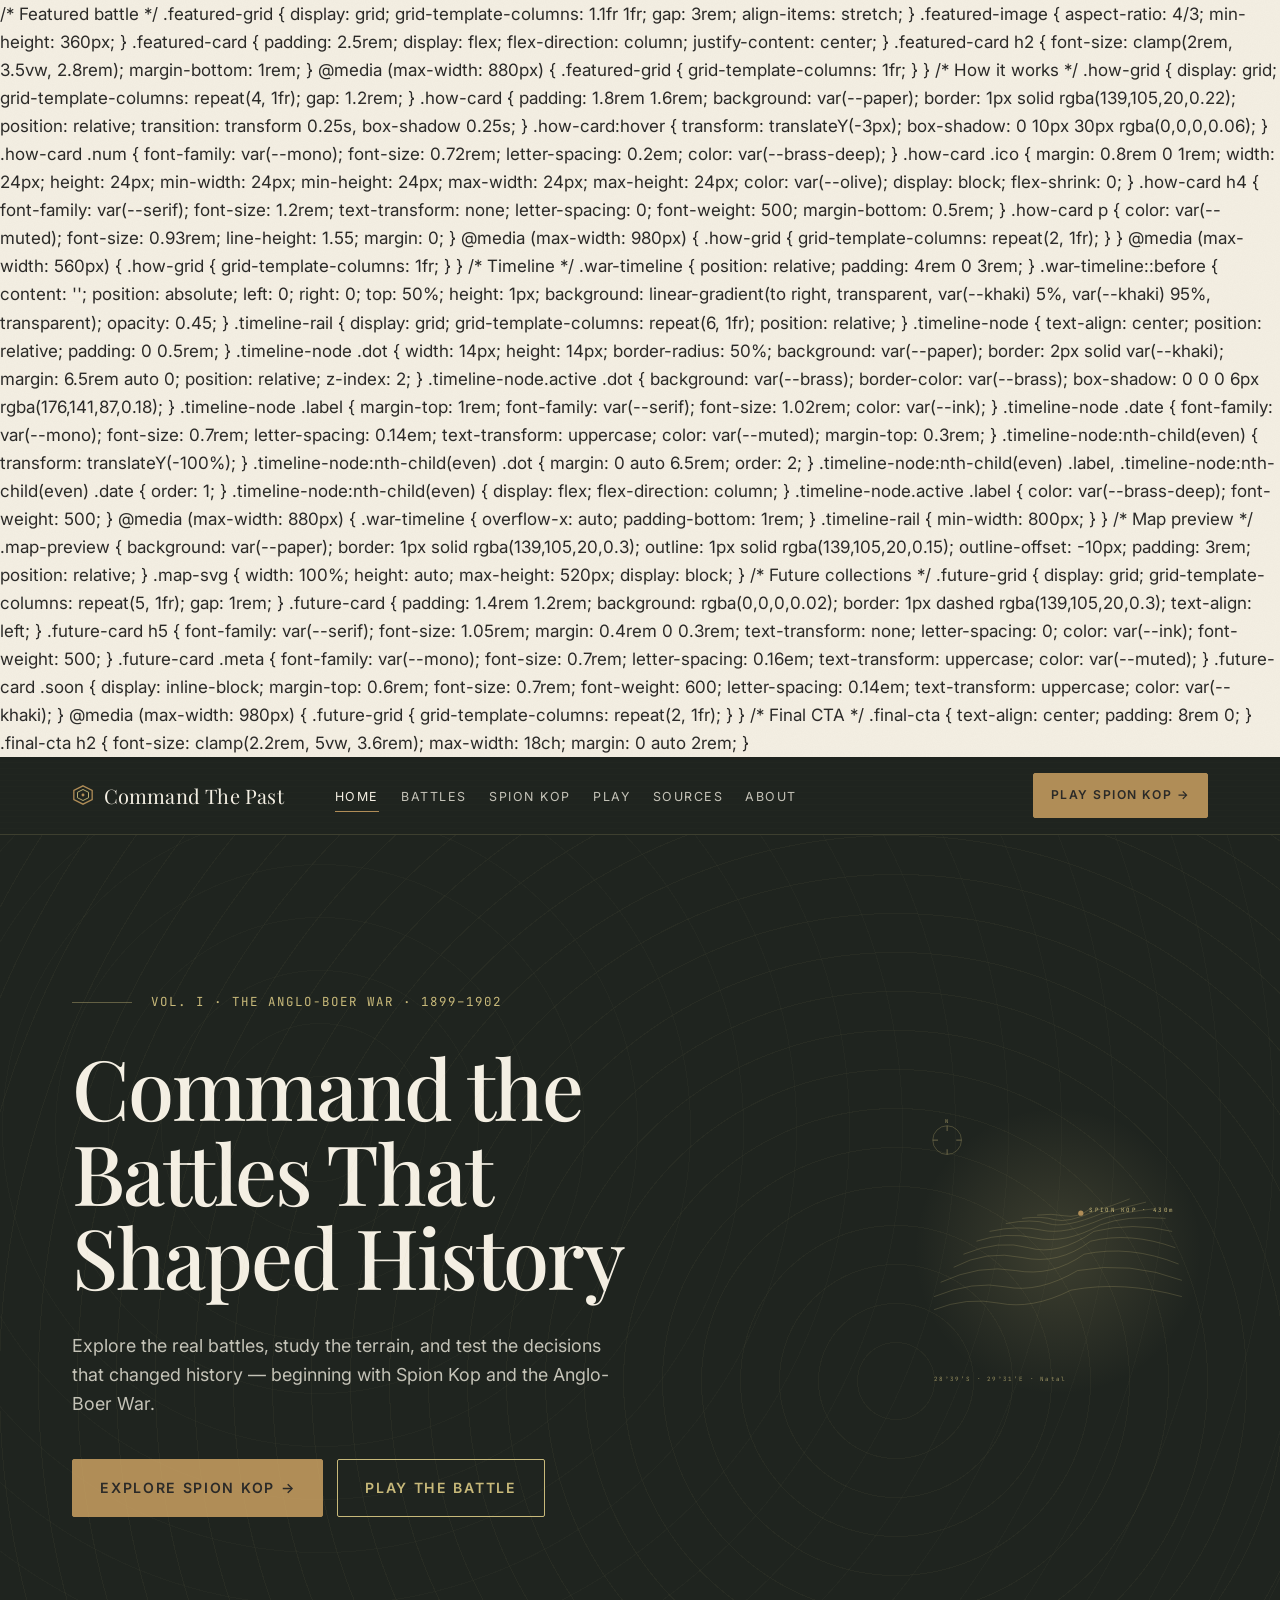
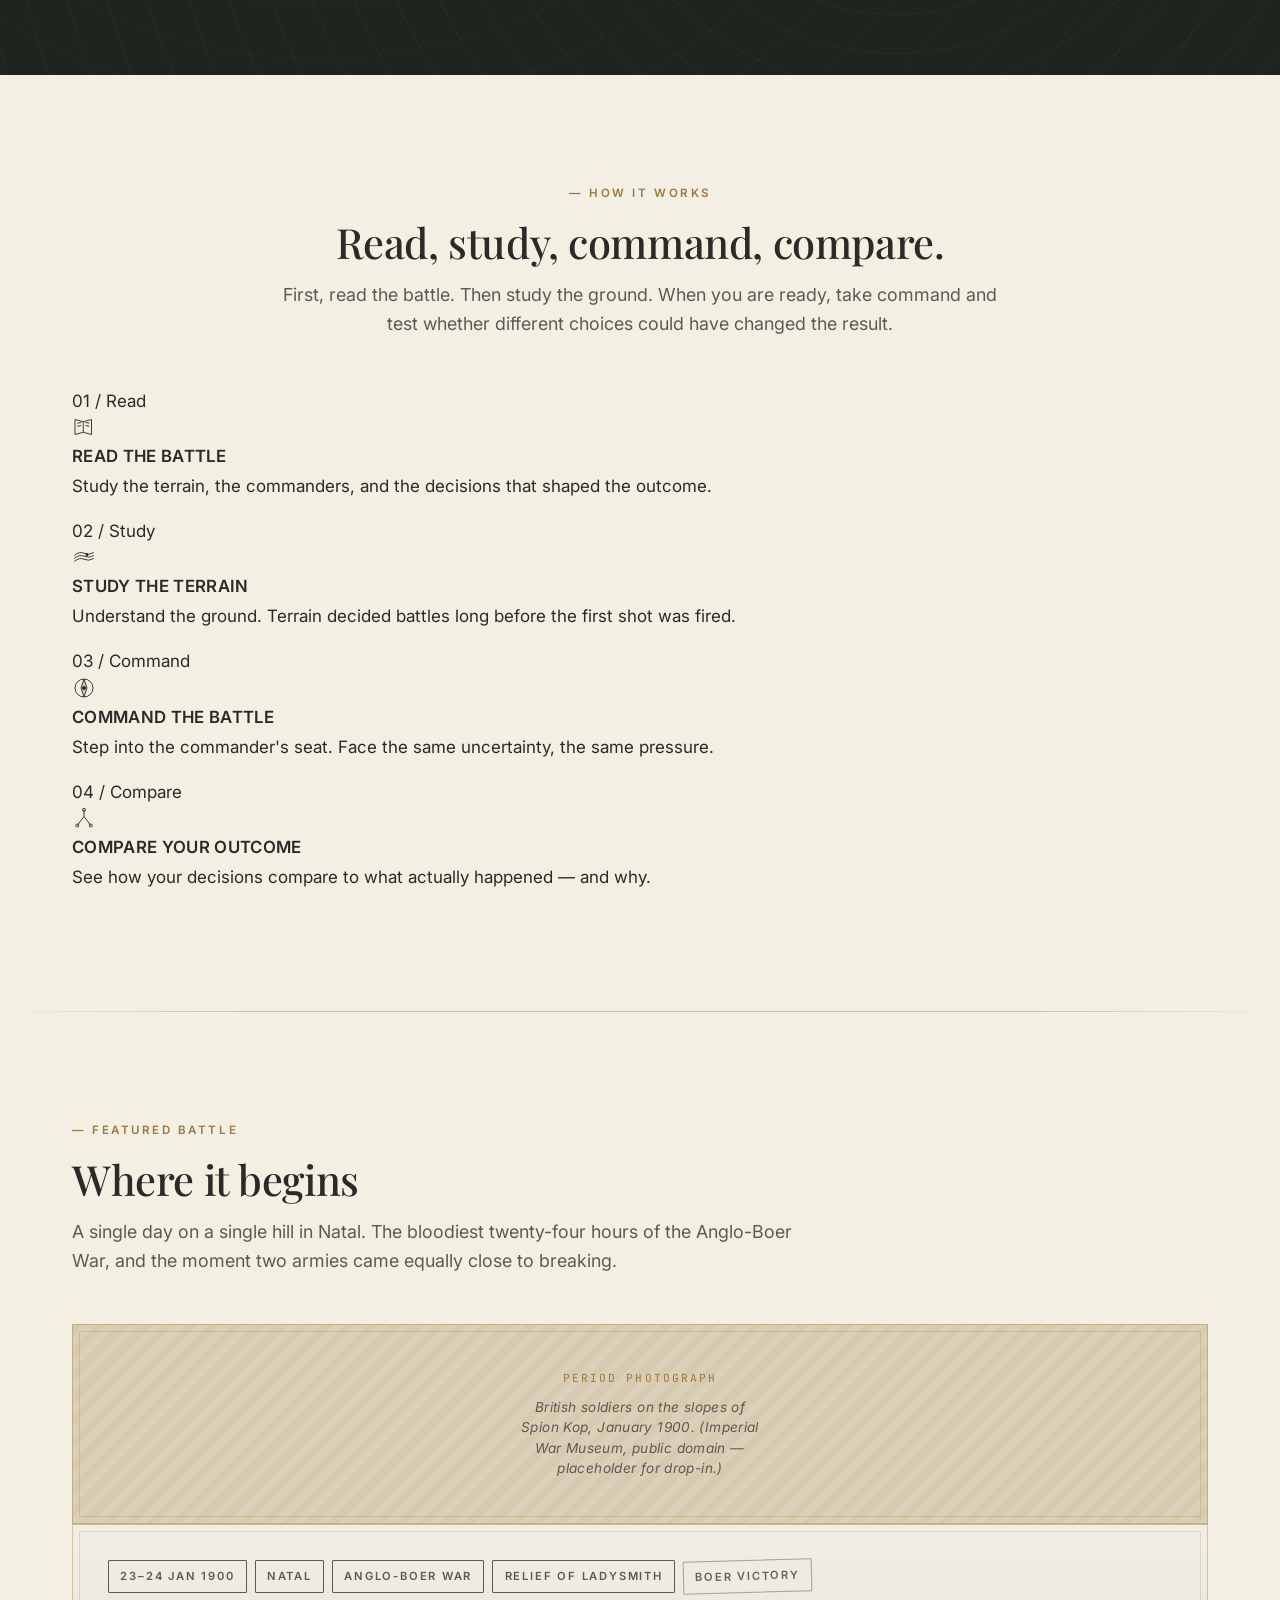
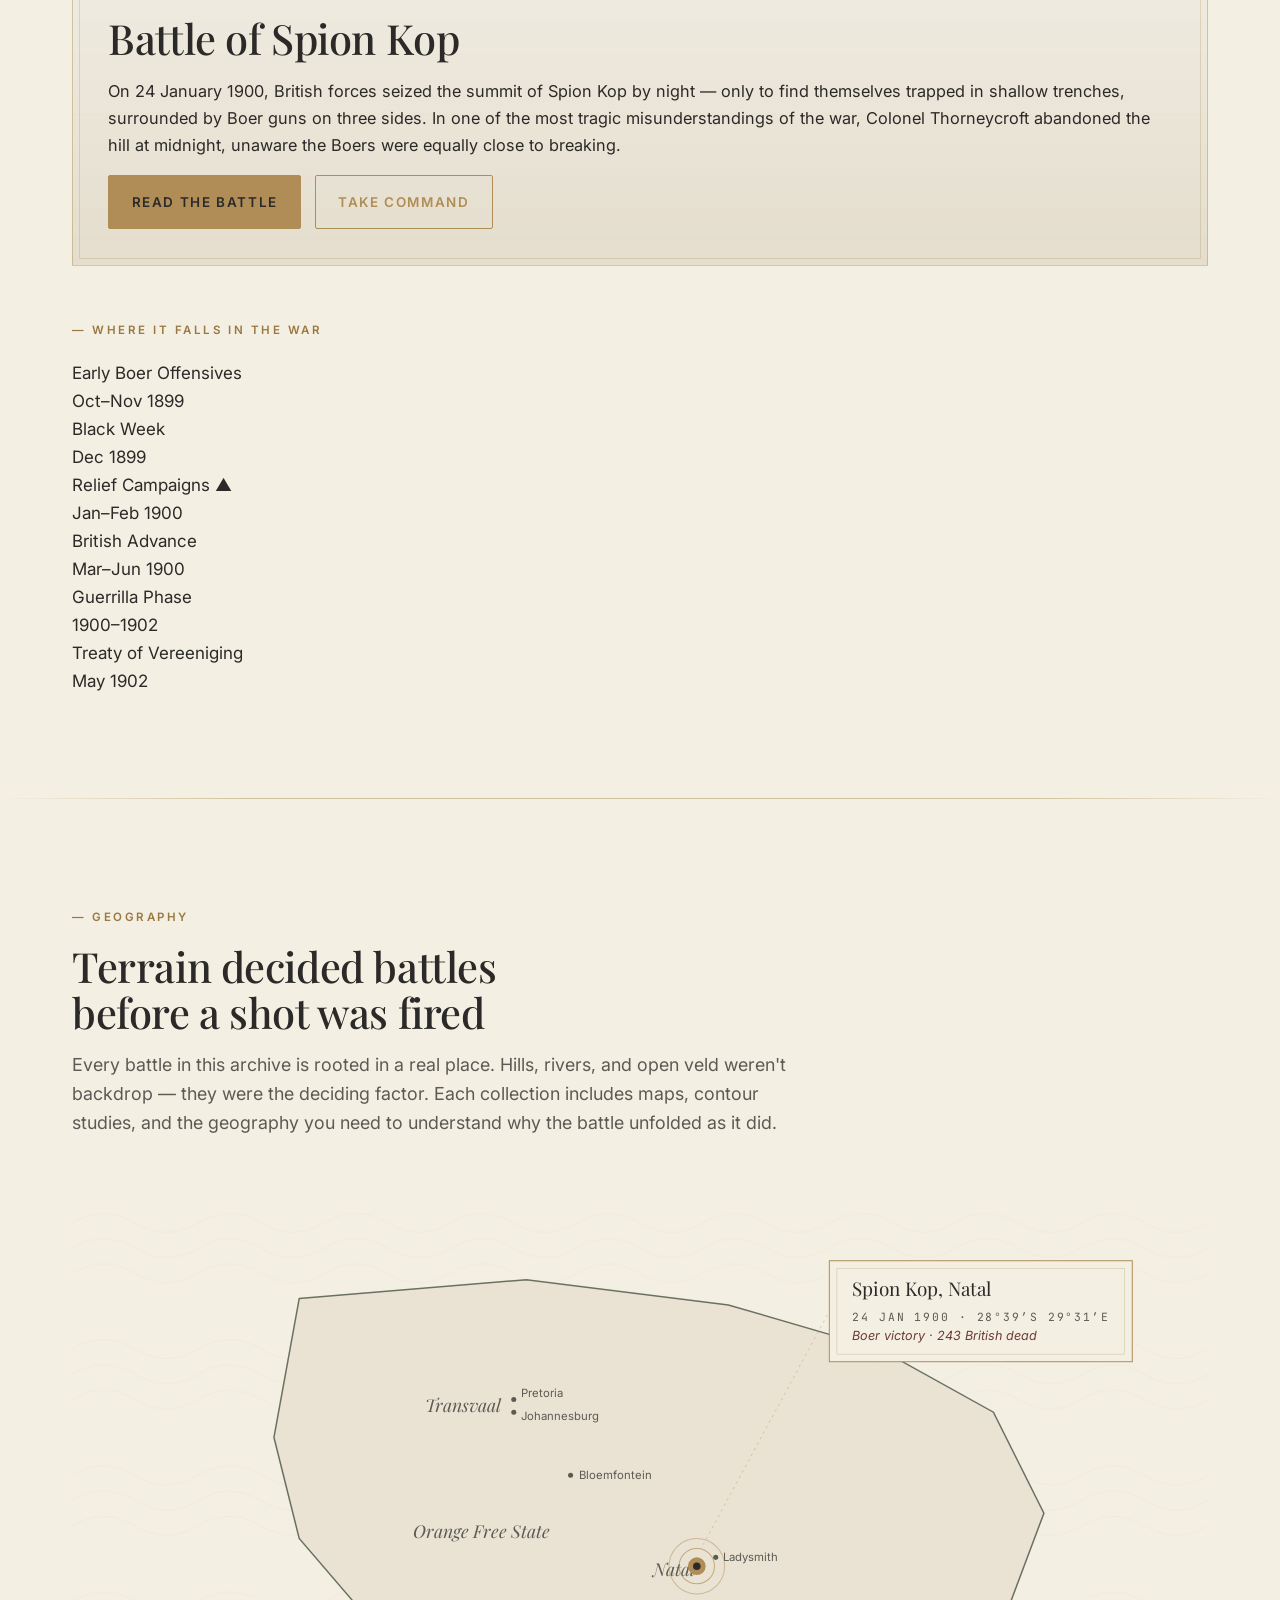
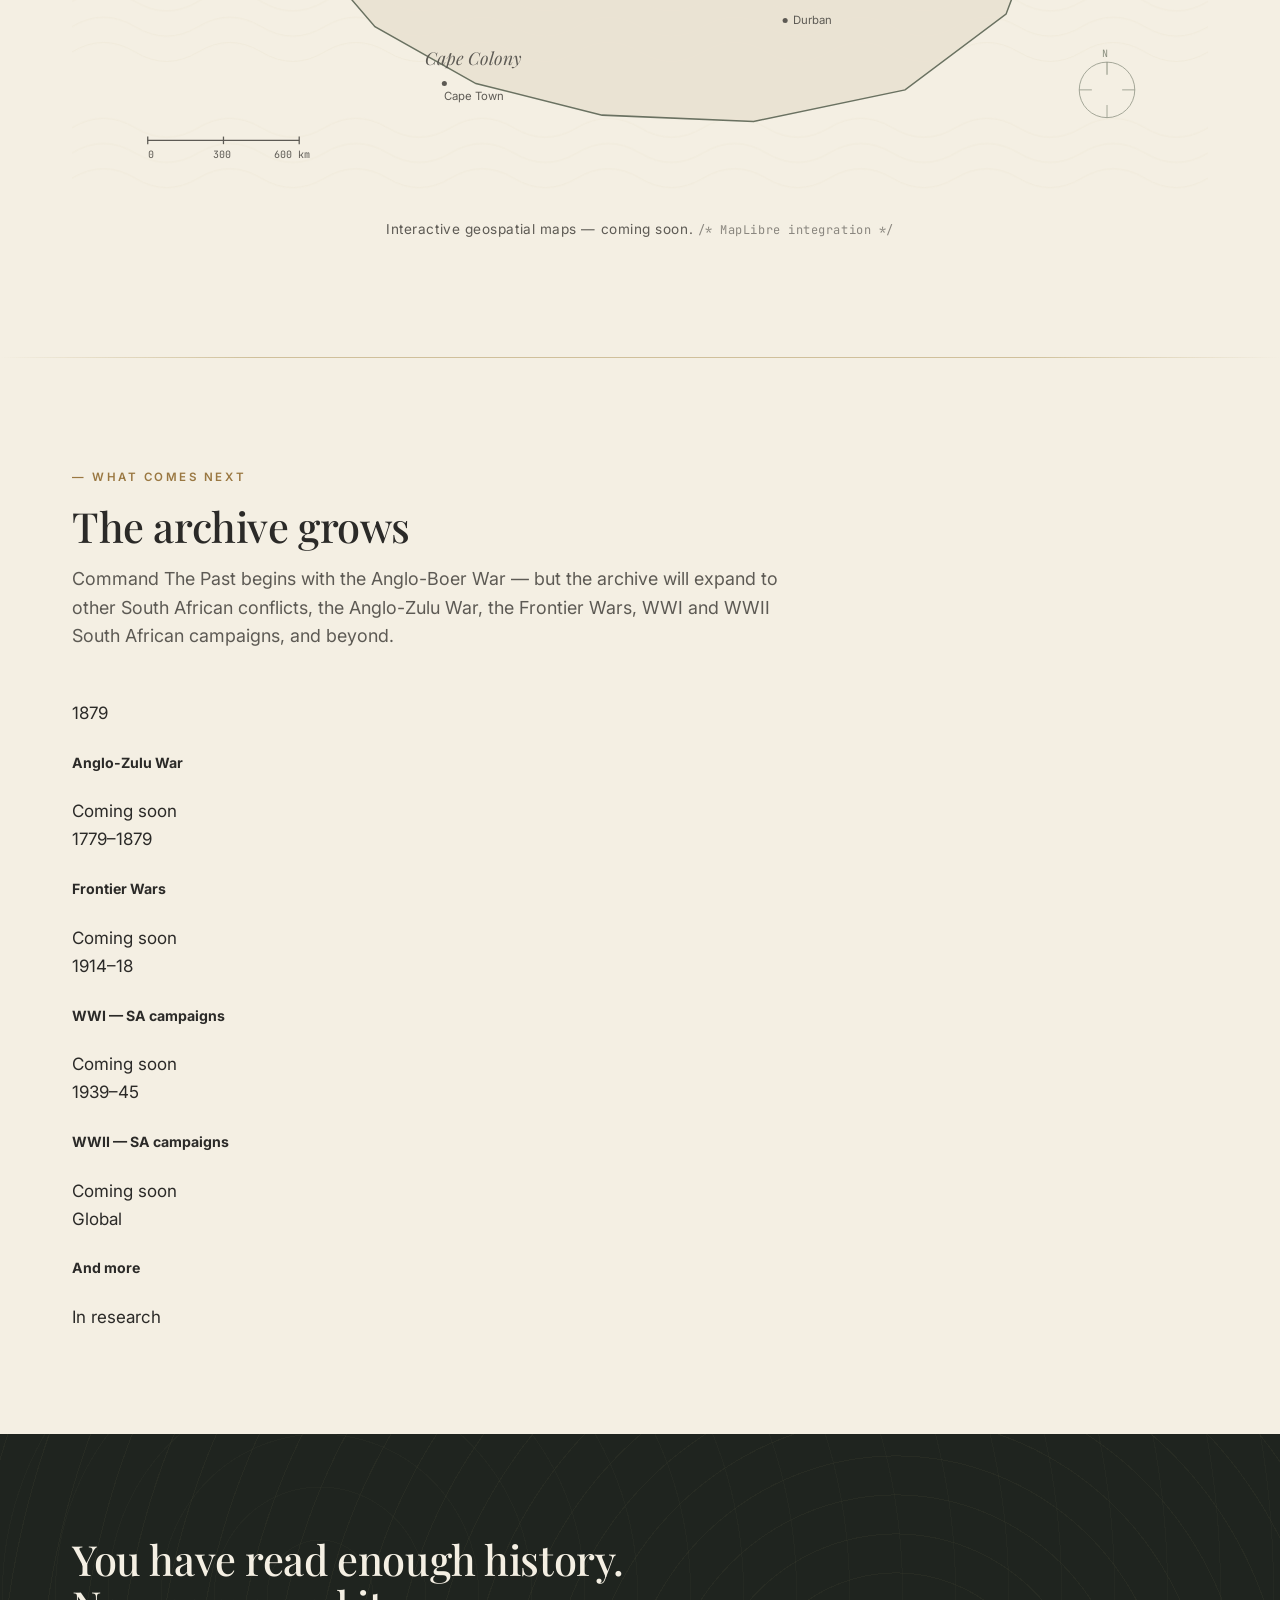
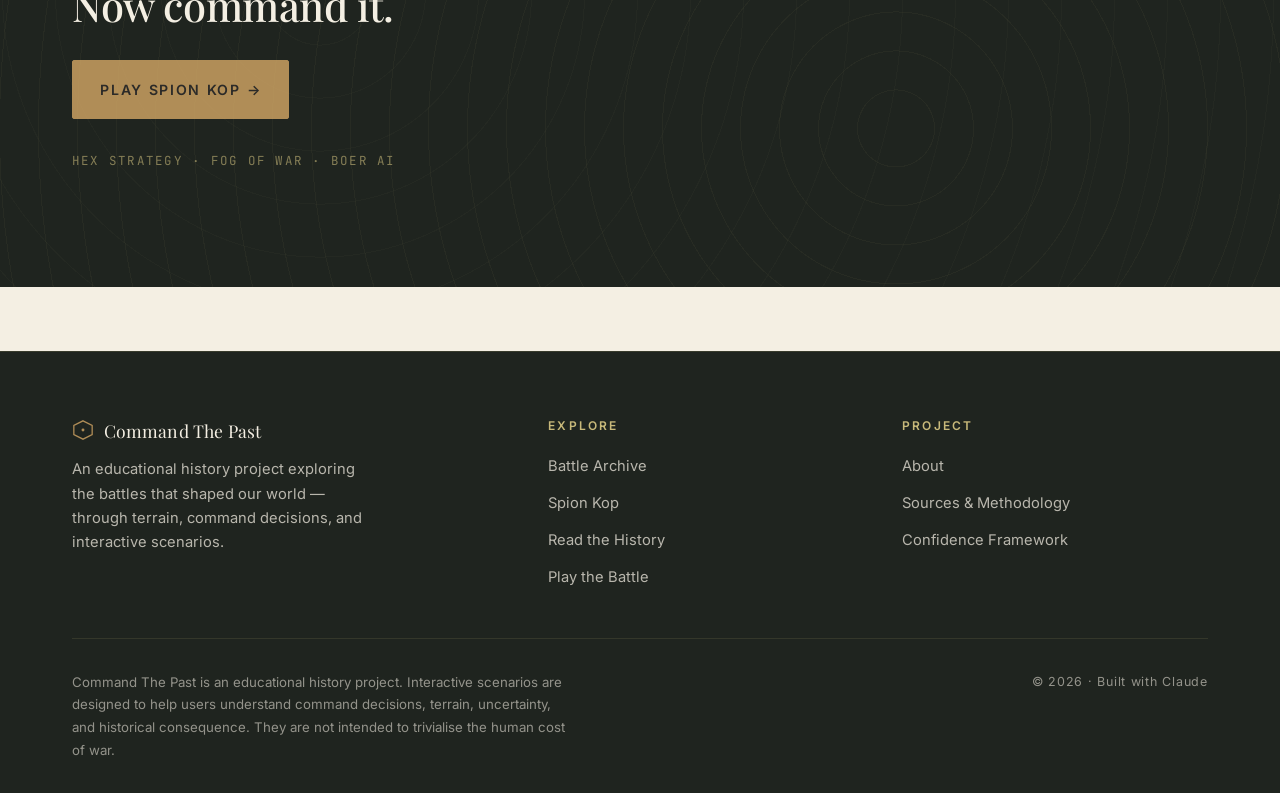
==== index.html @ 34109151 "Add files via upload" ====
<!DOCTYPE html>
<html lang="en">
<head>
<meta charset="utf-8" />
<meta name="viewport" content="width=device-width, initial-scale=1" />
<title>Command The Past | Interactive Historical Battles</title>
<meta name="description" content="Learn the battles that shaped history, study the terrain, and test command decisions through interactive historical scenarios. Beginning with the Anglo-Boer War." />
<link rel="preconnect" href="https://fonts.googleapis.com" />
<link rel="preconnect" href="https://fonts.gstatic.com" crossorigin />
<link href="https://fonts.googleapis.com/css2?family=Playfair+Display:ital,wght@0,400;0,500;0,700;1,400&family=Cormorant+Garamond:wght@400;500;600&family=EB+Garamond:wght@400;500&family=Inter:wght@400;500;600&family=JetBrains+Mono:wght@400;500&display=swap" rel="stylesheet" />
<link rel="stylesheet" href="styles.css" />
<style>
  /* Homepage-specific */
  .hero {
    min-height: calc(100vh - 60px);
    display: flex;
    align-items: center;
    padding: 6rem 0;
  }
  .hero-grid {
    display: grid;
    grid-template-columns: 1.4fr 1fr;
    gap: 5rem;
    align-items: center;
  }
  .hero h1 {
    font-size: clamp(2.8rem, 6.5vw, 5.4rem);
    letter-spacing: -0.025em;
    line-height: 1.02;
  }
  .hero .lede {
    font-size: clamp(1.1rem, 1.4vw, 1.25rem);
    color: rgba(244,239,227,0.78);
    max-width: 52ch;
    margin: 1.5rem 0 2.5rem;
  }
  .hero-ridge {
    position: relative;
    aspect-ratio: 1/1;
    max-width: 460px;
    margin-left: auto;
  }
  .hero-ridge svg { width: 100%; height: 100%; }
  .hero-meta-line {
    display: flex;
    align-items: center;
    gap: 1.2rem;
    color: var(--gold-light);
    font-family: var(--mono);
    font-size: 0.78rem;
    letter-spacing: 0.16em;
    text-transform: uppercase;
    margin-bottom: 2rem;
  }
  .hero-meta-line .line {
    flex: 0 0 60px;
    height: 1px;
    background: var(--gold-light);
    opacity: 0.4;
  }
  @media (max-width: 880px) {
    .hero-grid { grid-template-columns: 1fr; gap: 3rem; }
    .hero-ridge { max-width: 320px; margin: 0 auto; }
  }

  /* ============================================================
     Tweakable controls — Voice, Hero, Aesthetic mood
     ============================================================ */

  /* Voice: show only the active variant of any [data-voice-content] */
  [data-voice-content] { display: none; }
  body[data-voice="editorial"] [data-voice-content="editorial"],
  body[data-voice="briefing"] [data-voice-content="briefing"],
  body[data-voice="reverent"] [data-voice-content="reverent"] { display: block; }

  /* Hero composition: show only the active hero artwork */
  [data-hero-art] { display: none; }
  body[data-hero="topo"] [data-hero-art="topo"],
  body[data-hero="rollcall"] [data-hero-art="rollcall"],
  body[data-hero="map"] [data-hero-art="map"] { display: block; }

  /* ----- Roll Call hero ----- */
  .hero-rollcall {
    aspect-ratio: 3/4;
    max-width: 360px;
    margin-left: auto;
    padding: 2.5rem 2rem;
    border: 1px solid rgba(200,185,122,0.35);
    outline: 1px solid rgba(200,185,122,0.15);
    outline-offset: -8px;
    background: rgba(0,0,0,0.18);
    display: flex;
    flex-direction: column;
    justify-content: center;
  }
  .hero-rollcall .head {
    font-family: var(--mono);
    font-size: 0.7rem;
    letter-spacing: 0.22em;
    text-transform: uppercase;
    color: var(--gold-light);
    opacity: 0.7;
    margin-bottom: 0.5rem;
    text-align: center;
  }
  .hero-rollcall .head .line {
    display: block;
    height: 1px; width: 30%; margin: 0.6rem auto 1.2rem;
    background: var(--gold-light);
    opacity: 0.45;
  }
  .hero-rollcall ol {
    list-style: none;
    padding: 0;
    margin: 0;
    color: var(--parchment);
    text-align: center;
  }
  .hero-rollcall ol li {
    padding: 0.45rem 0;
    border-bottom: 1px dashed rgba(200,185,122,0.18);
    font-family: var(--serif);
    font-size: 1.05rem;
    font-style: italic;
    letter-spacing: 0.01em;
  }
  .hero-rollcall ol li:last-child { border-bottom: 0; }
  .hero-rollcall ol li small {
    display: block;
    font-family: var(--mono);
    font-style: normal;
    font-size: 0.62rem;
    letter-spacing: 0.18em;
    text-transform: uppercase;
    color: var(--khaki);
    margin-top: 0.15rem;
  }
  .hero-rollcall .foot {
    margin-top: 1.2rem;
    font-family: var(--mono);
    font-size: 0.66rem;
    letter-spacing: 0.18em;
    text-transform: uppercase;
    color: var(--khaki);
    text-align: center;
    opacity: 0.7;
  }

  /* ----- Field Map hero ----- */
  .hero-map { aspect-ratio: 1/1; max-width: 460px; margin-left: auto; }
  .hero-map svg { width: 100%; height: 100%; display: block; }

  /* ============================================================
     Aesthetic moods
     ============================================================ */

  /* Atlas (default) — no change */

  /* Field Dispatch — dark on dark, briefing-paper feel everywhere */
  body[data-mood="dispatch"] {
    background: #181c18;
    color: var(--parchment);
  }
  body[data-mood="dispatch"]::before {
    opacity: 0.5;
    mix-blend-mode: overlay;
  }
  body[data-mood="dispatch"] section:not(.command):not(.final-cta) { background: transparent; }
  body[data-mood="dispatch"] h1,
  body[data-mood="dispatch"] h2,
  body[data-mood="dispatch"] h3 { color: var(--parchment); }
  body[data-mood="dispatch"] .lede { color: rgba(244,239,227,0.7); }
  body[data-mood="dispatch"] .eyebrow { color: var(--gold-light); }
  body[data-mood="dispatch"] .section-divider {
    background: linear-gradient(to right, transparent, rgba(200,185,122,0.4) 20%, rgba(200,185,122,0.4) 80%, transparent);
  }
  body[data-mood="dispatch"] .card-paper,
  body[data-mood="dispatch"] .how-card,
  body[data-mood="dispatch"] .map-preview,
  body[data-mood="dispatch"] .future-card {
    background: rgba(244,239,227,0.04);
    border-color: rgba(200,185,122,0.22);
    color: var(--parchment);
    outline-color: rgba(200,185,122,0.1);
  }
  body[data-mood="dispatch"] .featured-card h2,
  body[data-mood="dispatch"] .how-card h4,
  body[data-mood="dispatch"] .future-card h5 { color: var(--parchment); }
  body[data-mood="dispatch"] .how-card p,
  body[data-mood="dispatch"] .featured-card p { color: rgba(244,239,227,0.7); }
  body[data-mood="dispatch"] .timeline-node .label { color: var(--parchment); }
  body[data-mood="dispatch"] .timeline-node .dot { background: #181c18; border-color: var(--khaki); }
  body[data-mood="dispatch"] .stamp { color: var(--gold-light); border-color: rgba(200,185,122,0.45); }
  body[data-mood="dispatch"] .stamp.boer { color: #9ec79e; border-color: rgba(158,199,158,0.45); }
  body[data-mood="dispatch"] .image-slot {
    background:
      repeating-linear-gradient(135deg, rgba(200,185,122,0.07), rgba(200,185,122,0.07) 8px, rgba(200,185,122,0.02) 8px, rgba(200,185,122,0.02) 16px),
      rgba(244,239,227,0.04);
    color: var(--gold-light);
    border-color: rgba(200,185,122,0.25);
  }
  body[data-mood="dispatch"] .image-slot .label { color: var(--gold-light); }
  body[data-mood="dispatch"] .image-slot .desc { color: rgba(244,239,227,0.55); }
  body[data-mood="dispatch"] .image-slot::before { border-color: rgba(200,185,122,0.18); }
  body[data-mood="dispatch"] .map-svg rect[fill="#e9e2d2"],
  body[data-mood="dispatch"] .map-svg path[fill="#e9e2d2"] { fill: #2a312a; }
  body[data-mood="dispatch"] .map-svg text { fill: rgba(244,239,227,0.8); }
  body[data-mood="dispatch"] .btn-secondary {
    color: var(--gold-light);
    border-color: var(--gold-light);
  }

  /* Memorial — cool grey, solemn, minimal */
  body[data-mood="memorial"] {
    background: #ebe9e4;
    --paper: #f4f2ed;
    --paper-deep: #dedbd3;
    --ink: #2a2c30;
    --muted: #5b5e64;
    --brass: #6f7480;
    --brass-deep: #4b4f59;
    --gold: #6f7480;
    --gold-light: #c5c8d0;
    --serif: 'EB Garamond', Georgia, serif;
    --section-y: clamp(6.5rem, 11vw, 10rem);
  }
  body[data-mood="memorial"]::before { opacity: 0.18; }
  body[data-mood="memorial"] .command { background: #1b1d22; }
  body[data-mood="memorial"] .contour-bg { display: none; }
  body[data-mood="memorial"] .stamp,
  body[data-mood="memorial"] .stamp.command-stamp { border-color: rgba(91,94,100,0.35); color: var(--muted); }
  body[data-mood="memorial"] .section-divider {
    background: linear-gradient(to right, transparent, rgba(91,94,100,0.4) 20%, rgba(91,94,100,0.4) 80%, transparent);
  }
  body[data-mood="memorial"] .how-card,
  body[data-mood="memorial"] .featured-card,
  body[data-mood="memorial"] .future-card,
  body[data-mood="memorial"] .map-preview {
    border-color: rgba(91,94,100,0.2);
    outline-color: rgba(91,94,100,0.12);
    box-shadow: none;
  }
  body[data-mood="memorial"] .btn-primary {
    background: var(--ink);
    color: var(--paper);
    border-color: var(--ink);
  }
  body[data-mood="memorial"] .btn-primary:hover { background: var(--brass-deep); border-color: var(--brass-deep); }
  body[data-mood="memorial"] .btn-secondary { color: var(--ink); border-color: var(--ink); }
  body[data-mood="memorial"] .hero-meta-line { color: rgba(244,239,227,0.55); }
  body[data-mood="memorial"] .hero-meta-line .line { background: rgba(244,239,227,0.4); }
  body[data-mood="memorial"] .timeline-node .dot { border-color: var(--muted); }
  body[data-mood="memorial"] .timeline-node.active .dot {
    background: var(--ink); border-color: var(--ink);
    box-shadow: 0 0 0 6px rgba(42,44,48,0.1);
  }
  body[data-mood="memorial"] .timeline-node.active .label { color: var(--ink); }
  body[data-mood="memorial"] .image-slot {
    background:
      repeating-linear-gradient(135deg, rgba(91,94,100,0.06), rgba(91,94,100,0.06) 8px, rgba(91,94,100,0.02) 8px, rgba(91,94,100,0.02) 16px),
      var(--paper);
  }
  body[data-mood="memorial"] .map-svg path[fill="#e9e2d2"] { fill: #d8d5cd; }
  body[data-mood="memorial"] .map-svg path[stroke="#5e6756"] { stroke: #6f7480; }
  body[data-mood="memorial"] .map-svg circle[fill="#b08d57"] { fill: #4b4f59; }

  /* ============================================================
     Tweaks panel — rich, multi-control
     ============================================================ */

  #tweaks-toggle-rich {
    position: fixed;
    bottom: 1.25rem; right: 1.25rem;
    z-index: 99;
    background: var(--command);
    color: var(--gold-light);
    border: 1px solid rgba(200,185,122,0.4);
    padding: 0.7rem 1rem;
    font-family: var(--sans);
    font-size: 0.74rem;
    font-weight: 600;
    letter-spacing: 0.14em;
    text-transform: uppercase;
    cursor: pointer;
    display: inline-flex;
    align-items: center;
    gap: 0.6rem;
    border-radius: 1px;
  }
  #tweaks-toggle-rich .dot {
    width: 7px; height: 7px; border-radius: 50%;
    background: var(--brass);
  }
  #tweaks-panel-rich {
    position: fixed;
    bottom: 5rem; right: 1.25rem;
    z-index: 100;
    width: 320px;
    background: var(--command);
    color: var(--parchment);
    border: 1px solid rgba(200,185,122,0.4);
    outline: 1px solid rgba(200,185,122,0.18);
    outline-offset: -6px;
    box-shadow: 0 18px 50px rgba(0,0,0,0.45);
    display: none;
  }
  #tweaks-panel-rich.open { display: block; }
  #tweaks-panel-rich .tp-head {
    display: flex;
    justify-content: space-between;
    align-items: center;
    padding: 1rem 1.2rem 0.7rem;
    border-bottom: 1px solid rgba(200,185,122,0.18);
  }
  #tweaks-panel-rich .tp-head h6 {
    font-family: var(--serif);
    font-size: 1.05rem;
    margin: 0;
    color: var(--parchment);
  }
  #tweaks-panel-rich .tp-head .sub {
    font-family: var(--mono);
    font-size: 0.62rem;
    letter-spacing: 0.18em;
    text-transform: uppercase;
    color: var(--gold-light);
    opacity: 0.7;
    display: block;
    margin-top: 0.15rem;
  }
  #tweaks-panel-rich .close-x {
    background: transparent; border: 0; color: var(--gold-light);
    font-size: 1.2rem; cursor: pointer; padding: 0 0.2rem;
  }
  #tweaks-panel-rich .tp-section {
    padding: 0.95rem 1.2rem 1.1rem;
    border-bottom: 1px solid rgba(200,185,122,0.12);
  }
  #tweaks-panel-rich .tp-section:last-child { border-bottom: 0; }
  #tweaks-panel-rich .tp-label {
    font-family: var(--mono);
    font-size: 0.66rem;
    letter-spacing: 0.2em;
    text-transform: uppercase;
    color: var(--gold-light);
    opacity: 0.75;
    margin-bottom: 0.7rem;
    display: flex;
    justify-content: space-between;
    align-items: baseline;
  }
  #tweaks-panel-rich .tp-label .hint {
    font-family: var(--serif);
    font-style: italic;
    text-transform: none;
    font-size: 0.72rem;
    letter-spacing: 0;
    color: rgba(244,239,227,0.55);
  }
  #tweaks-panel-rich .opt-row {
    display: grid;
    grid-template-columns: repeat(3, 1fr);
    gap: 0.4rem;
  }
  #tweaks-panel-rich .opt {
    padding: 0.55rem 0.4rem;
    background: rgba(244,239,227,0.04);
    border: 1px solid rgba(200,185,122,0.25);
    color: rgba(244,239,227,0.7);
    font-family: var(--sans);
    font-size: 0.72rem;
    font-weight: 500;
    letter-spacing: 0.04em;
    cursor: pointer;
    text-align: center;
    transition: all 0.15s;
    border-radius: 1px;
    line-height: 1.3;
  }
  #tweaks-panel-rich .opt small {
    display: block;
    font-family: var(--mono);
    font-size: 0.58rem;
    letter-spacing: 0.14em;
    text-transform: uppercase;
    opacity: 0.55;
    margin-bottom: 0.18rem;
  }
  #tweaks-panel-rich .opt:hover {
    border-color: var(--brass);
    color: var(--parchment);
  }
  #tweaks-panel-rich .opt.active {
    background: var(--brass);
    color: var(--ink);
    border-color: var(--brass);
  }
  #tweaks-panel-rich .opt.active small { opacity: 0.7; }
  #tweaks-panel-rich .tp-foot {
    padding: 0.7rem 1.2rem;
    font-family: var(--mono);
    font-size: 0.62rem;
    letter-spacing: 0.14em;
    text-transform: uppercase;
    color: rgba(244,239,227,0.45);
    display: flex;
    justify-content: space-between;
    align-items: center;
  }
  #tweaks-panel-rich .tp-foot button {
    background: transparent;
    border: 1px solid rgba(200,185,122,0.3);
    color: var(--gold-light);
    padding: 0.35rem 0.6rem;
    font-family: var(--mono);
    font-size: 0.62rem;
    letter-spacing: 0.14em;
    text-transform: uppercase;
    cursor: pointer;
    border-radius: 1px;
  }
  #tweaks-panel-rich .tp-foot button:hover { background: rgba(200,185,122,0.1); }
</style>

  /* Featured battle */
  .featured-grid {
    display: grid;
    grid-template-columns: 1.1fr 1fr;
    gap: 3rem;
    align-items: stretch;
  }
  .featured-image {
    aspect-ratio: 4/3;
    min-height: 360px;
  }
  .featured-card {
    padding: 2.5rem;
    display: flex;
    flex-direction: column;
    justify-content: center;
  }
  .featured-card h2 { font-size: clamp(2rem, 3.5vw, 2.8rem); margin-bottom: 1rem; }
  @media (max-width: 880px) {
    .featured-grid { grid-template-columns: 1fr; }
  }

  /* How it works */
  .how-grid {
    display: grid;
    grid-template-columns: repeat(4, 1fr);
    gap: 1.2rem;
  }
  .how-card {
    padding: 1.8rem 1.6rem;
    background: var(--paper);
    border: 1px solid rgba(139,105,20,0.22);
    position: relative;
    transition: transform 0.25s, box-shadow 0.25s;
  }
  .how-card:hover { transform: translateY(-3px); box-shadow: 0 10px 30px rgba(0,0,0,0.06); }
  .how-card .num {
    font-family: var(--mono);
    font-size: 0.72rem;
    letter-spacing: 0.2em;
    color: var(--brass-deep);
  }
  .how-card .ico { margin: 0.8rem 0 1rem; width: 24px; height: 24px; min-width: 24px; min-height: 24px; max-width: 24px; max-height: 24px; color: var(--olive); display: block; flex-shrink: 0; }
  .how-card h4 { font-family: var(--serif); font-size: 1.2rem; text-transform: none; letter-spacing: 0; font-weight: 500; margin-bottom: 0.5rem; }
  .how-card p { color: var(--muted); font-size: 0.93rem; line-height: 1.55; margin: 0; }
  @media (max-width: 980px) { .how-grid { grid-template-columns: repeat(2, 1fr); } }
  @media (max-width: 560px) { .how-grid { grid-template-columns: 1fr; } }

  /* Timeline */
  .war-timeline {
    position: relative;
    padding: 4rem 0 3rem;
  }
  .war-timeline::before {
    content: '';
    position: absolute;
    left: 0; right: 0;
    top: 50%;
    height: 1px;
    background: linear-gradient(to right, transparent, var(--khaki) 5%, var(--khaki) 95%, transparent);
    opacity: 0.45;
  }
  .timeline-rail {
    display: grid;
    grid-template-columns: repeat(6, 1fr);
    position: relative;
  }
  .timeline-node {
    text-align: center;
    position: relative;
    padding: 0 0.5rem;
  }
  .timeline-node .dot {
    width: 14px; height: 14px; border-radius: 50%;
    background: var(--paper);
    border: 2px solid var(--khaki);
    margin: 6.5rem auto 0;
    position: relative;
    z-index: 2;
  }
  .timeline-node.active .dot {
    background: var(--brass);
    border-color: var(--brass);
    box-shadow: 0 0 0 6px rgba(176,141,87,0.18);
  }
  .timeline-node .label {
    margin-top: 1rem;
    font-family: var(--serif);
    font-size: 1.02rem;
    color: var(--ink);
  }
  .timeline-node .date {
    font-family: var(--mono);
    font-size: 0.7rem;
    letter-spacing: 0.14em;
    text-transform: uppercase;
    color: var(--muted);
    margin-top: 0.3rem;
  }
  .timeline-node:nth-child(even) {
    transform: translateY(-100%);
  }
  .timeline-node:nth-child(even) .dot { margin: 0 auto 6.5rem; order: 2; }
  .timeline-node:nth-child(even) .label,
  .timeline-node:nth-child(even) .date { order: 1; }
  .timeline-node:nth-child(even) { display: flex; flex-direction: column; }
  .timeline-node.active .label { color: var(--brass-deep); font-weight: 500; }
  @media (max-width: 880px) {
    .war-timeline { overflow-x: auto; padding-bottom: 1rem; }
    .timeline-rail { min-width: 800px; }
  }

  /* Map preview */
  .map-preview {
    background: var(--paper);
    border: 1px solid rgba(139,105,20,0.3);
    outline: 1px solid rgba(139,105,20,0.15);
    outline-offset: -10px;
    padding: 3rem;
    position: relative;
  }
  .map-svg { width: 100%; height: auto; max-height: 520px; display: block; }

  /* Future collections */
  .future-grid {
    display: grid;
    grid-template-columns: repeat(5, 1fr);
    gap: 1rem;
  }
  .future-card {
    padding: 1.4rem 1.2rem;
    background: rgba(0,0,0,0.02);
    border: 1px dashed rgba(139,105,20,0.3);
    text-align: left;
  }
  .future-card h5 {
    font-family: var(--serif);
    font-size: 1.05rem;
    margin: 0.4rem 0 0.3rem;
    text-transform: none;
    letter-spacing: 0;
    color: var(--ink);
    font-weight: 500;
  }
  .future-card .meta {
    font-family: var(--mono);
    font-size: 0.7rem;
    letter-spacing: 0.16em;
    text-transform: uppercase;
    color: var(--muted);
  }
  .future-card .soon {
    display: inline-block;
    margin-top: 0.6rem;
    font-size: 0.7rem;
    font-weight: 600;
    letter-spacing: 0.14em;
    text-transform: uppercase;
    color: var(--khaki);
  }
  @media (max-width: 980px) { .future-grid { grid-template-columns: repeat(2, 1fr); } }

  /* Final CTA */
  .final-cta {
    text-align: center;
    padding: 8rem 0;
  }
  .final-cta h2 {
    font-size: clamp(2.2rem, 5vw, 3.6rem);
    max-width: 18ch;
    margin: 0 auto 2rem;
  }
</style>
</head>
<body data-screen-label="01 Homepage" data-skip-default-tweaks>

<div id="site-header"></div>

<!-- Hero -->
<section class="command hero">
  <div class="contour-bg"></div>
  <div class="container">
    <div class="hero-grid">
      <div>
        <div class="hero-meta-line fade-up">
          <span class="line"></span>
          <span>Vol. I · The Anglo-Boer War · 1899–1902</span>
        </div>
        <h1 class="fade-up d1">Command the Battles That Shaped History</h1>
        <p class="lede fade-up d2">
          Explore the real battles, study the terrain, and test the decisions
          that changed history — beginning with Spion Kop and the Anglo-Boer War.
        </p>
        <div class="btn-row fade-up d3">
          <a href="spion-kop.html" class="btn btn-primary btn-lg">Explore Spion Kop →</a>
          <a href="spion-kop-play.html" class="btn btn-secondary btn-lg">Play the Battle</a>
        </div>
      </div>
      <div class="hero-ridge fade-up d2" aria-hidden="true">
        <svg viewBox="0 0 460 460">
          <defs>
            <radialGradient id="ridgeGlow" cx="50%" cy="50%" r="50%">
              <stop offset="0%" stop-color="rgba(200,185,122,0.18)" />
              <stop offset="100%" stop-color="rgba(200,185,122,0)" />
            </radialGradient>
          </defs>
          <circle cx="230" cy="230" r="220" fill="url(#ridgeGlow)"/>
          <!-- Contour rings -->
          <g fill="none" stroke="#c8b97a" stroke-width="0.6" opacity="0.55">
            <path d="M40,320 Q90,300 140,310 T250,290 Q330,275 420,300" />
            <path d="M40,300 Q100,275 150,285 T260,260 Q340,245 420,275" />
            <path d="M50,278 Q110,250 165,260 T270,235 Q340,220 415,250" />
            <path d="M70,255 Q120,228 175,240 T280,215 Q340,200 410,225" />
            <path d="M85,235 Q140,212 185,225 T285,200 Q345,185 405,200" />
            <path d="M105,215 Q150,200 195,210 T295,190 Q335,175 395,180" />
            <path d="M125,200 Q170,190 205,198 T300,180 Q330,170 380,165" />
            <path d="M150,188 Q190,180 215,188 T298,172 Q325,165 365,155" />
            <path d="M175,180 Q205,176 225,182 T288,168 Q310,162 340,150" />
            <path d="M198,175 Q220,172 240,176 T280,165" />
          </g>
          <!-- Summit dot -->
          <circle cx="265" cy="172" r="4" fill="#b08d57"/>
          <text x="278" y="170" font-family="JetBrains Mono, monospace" font-size="9"
            letter-spacing="2" fill="#c8b97a">SPION KOP · 430m</text>
          <!-- Compass mark -->
          <g transform="translate(60,60)" stroke="#c8b97a" fill="none" opacity="0.7">
            <circle r="22" stroke-width="0.6"/>
            <line x1="0" y1="-22" x2="0" y2="-14" />
            <text x="-4" y="-26" font-family="JetBrains Mono, monospace" font-size="8" fill="#c8b97a" stroke="none">N</text>
            <line x1="0" y1="14" x2="0" y2="22" />
            <line x1="-22" y1="0" x2="-14" y2="0" />
            <line x1="14" y1="0" x2="22" y2="0" />
          </g>
          <!-- Coordinate label -->
          <text x="40" y="430" font-family="JetBrains Mono, monospace" font-size="9"
            letter-spacing="2" fill="rgba(200,185,122,0.7)">28°39′S · 29°31′E · Natal</text>
        </svg>
      </div>
    </div>
  </div>
</section>

<!-- How it works -->
<section data-reveal>
  <div class="container">
    <div class="section-head centered">
      <div class="eyebrow">— How It Works</div>
      <h2>Read, study, command, compare.</h2>
      <p class="lede">First, read the battle. Then study the ground. When you are ready, take command and test whether different choices could have changed the result.</p>
    </div>

    <div class="how-grid">
      <article class="how-card">
        <div class="num">01 / Read</div>
        <svg class="ico" viewBox="0 0 32 32" width="24" height="24" fill="none" stroke="currentColor" stroke-width="1.2" aria-hidden="true">
          <path d="M4 6 L4 26 L15 23 L26 26 L26 6 L15 9 Z" />
          <line x1="15" y1="9" x2="15" y2="23" />
          <line x1="7" y1="11" x2="12" y2="10" />
          <line x1="7" y1="15" x2="12" y2="14" />
          <line x1="18" y1="10" x2="23" y2="11" />
          <line x1="18" y1="14" x2="23" y2="15" />
        </svg>
        <h4>Read the battle</h4>
        <p>Study the terrain, the commanders, and the decisions that shaped the outcome.</p>
      </article>

      <article class="how-card">
        <div class="num">02 / Study</div>
        <svg class="ico" viewBox="0 0 32 32" width="24" height="24" fill="none" stroke="currentColor" stroke-width="1.2" aria-hidden="true">
          <path d="M3 22 Q10 16 16 19 T29 18" />
          <path d="M3 18 Q10 12 16 15 T29 14" />
          <path d="M3 14 Q10 8 16 11 T29 10" />
          <circle cx="20" cy="13" r="1.5" fill="currentColor"/>
        </svg>
        <h4>Study the terrain</h4>
        <p>Understand the ground. Terrain decided battles long before the first shot was fired.</p>
      </article>

      <article class="how-card">
        <div class="num">03 / Command</div>
        <svg class="ico" viewBox="0 0 32 32" width="24" height="24" fill="none" stroke="currentColor" stroke-width="1.2" aria-hidden="true">
          <circle cx="16" cy="16" r="12" />
          <path d="M16 4 L20 16 L16 28 L12 16 Z" fill="currentColor" fill-opacity="0.2" />
          <circle cx="16" cy="16" r="2" fill="currentColor"/>
        </svg>
        <h4>Command the battle</h4>
        <p>Step into the commander's seat. Face the same uncertainty, the same pressure.</p>
      </article>

      <article class="how-card">
        <div class="num">04 / Compare</div>
        <svg class="ico" viewBox="0 0 32 32" width="24" height="24" fill="none" stroke="currentColor" stroke-width="1.2" aria-hidden="true">
          <path d="M16 5 L16 14" />
          <path d="M16 14 L7 26" />
          <path d="M16 14 L25 26" />
          <circle cx="16" cy="5" r="2" />
          <circle cx="7" cy="26" r="2" />
          <circle cx="25" cy="26" r="2" />
        </svg>
        <h4>Compare your outcome</h4>
        <p>See how your decisions compare to what actually happened — and why.</p>
      </article>
    </div>
  </div>
</section>

<hr class="section-divider" />

<!-- Featured Battle -->
<section data-reveal>
  <div class="container">
    <div class="section-head">
      <div class="eyebrow">— Featured Battle</div>
      <h2>Where it begins</h2>
      <p class="lede">A single day on a single hill in Natal. The bloodiest twenty-four hours of the Anglo-Boer War, and the moment two armies came equally close to breaking.</p>
    </div>

    <div class="featured-grid">
      <div class="image-slot featured-image" aria-label="Period photograph placeholder">
        <span class="label">Period photograph</span>
        <span class="desc">British soldiers on the slopes of Spion Kop, January 1900. (Imperial War Museum, public domain — placeholder for drop-in.)</span>
      </div>
      <div class="card-paper featured-card">
        <div class="chip-row" style="margin-bottom:1.4rem;">
          <span class="stamp">23–24 Jan 1900</span>
          <span class="stamp">Natal</span>
          <span class="stamp">Anglo-Boer War</span>
          <span class="stamp">Relief of Ladysmith</span>
          <span class="stamp boer tilt">Boer Victory</span>
        </div>
        <h2>Battle of Spion Kop</h2>
        <p style="font-size:1.02rem;">
          On 24 January 1900, British forces seized the summit of Spion Kop by night — only to find themselves trapped in shallow trenches, surrounded by Boer guns on three sides. In one of the most tragic misunderstandings of the war, Colonel Thorneycroft abandoned the hill at midnight, unaware the Boers were equally close to breaking.
        </p>
        <div class="btn-row" style="margin-top:0.6rem;">
          <a href="spion-kop-learn.html" class="btn btn-primary">Read the Battle</a>
          <a href="spion-kop-play.html" class="btn btn-secondary">Take Command</a>
        </div>
      </div>
    </div>

    <!-- War timeline — nested as context for the featured battle -->
    <div style="margin-top:3rem;">
      <div class="eyebrow" style="margin-bottom:1.2rem;">— Where it falls in the war</div>
      <div class="war-timeline">
        <div class="timeline-rail">
          <div class="timeline-node">
            <div class="dot"></div>
            <div class="label">Early Boer Offensives</div>
            <div class="date">Oct–Nov 1899</div>
          </div>
          <div class="timeline-node">
            <div class="dot"></div>
            <div class="label">Black Week</div>
            <div class="date">Dec 1899</div>
          </div>
          <div class="timeline-node active">
            <div class="dot"></div>
            <div class="label">Relief Campaigns ▲</div>
            <div class="date">Jan–Feb 1900</div>
          </div>
          <div class="timeline-node">
            <div class="dot"></div>
            <div class="label">British Advance</div>
            <div class="date">Mar–Jun 1900</div>
          </div>
          <div class="timeline-node">
            <div class="dot"></div>
            <div class="label">Guerrilla Phase</div>
            <div class="date">1900–1902</div>
          </div>
          <div class="timeline-node">
            <div class="dot"></div>
            <div class="label">Treaty of Vereeniging</div>
            <div class="date">May 1902</div>
          </div>
        </div>
      </div>
    </div>
  </div>
</section>

<hr class="section-divider" />

<!-- Geography / Map -->
<section data-reveal>
  <div class="container">
    <div class="section-head">
      <div class="eyebrow">— Geography</div>
      <h2>Terrain decided battles before a shot was fired</h2>
      <p class="lede">Every battle in this archive is rooted in a real place. Hills, rivers, and open veld weren't backdrop — they were the deciding factor. Each collection includes maps, contour studies, and the geography you need to understand why the battle unfolded as it did.</p>
    </div>

    <div class="map-preview">
      <svg class="map-svg" viewBox="0 0 900 480" role="img" aria-labelledby="mapTitle">
        <title id="mapTitle">Southern Africa with Spion Kop marker</title>
        <defs>
          <pattern id="contourLines" patternUnits="userSpaceOnUse" width="100" height="100">
            <path d="M0 50 Q25 35 50 50 T100 50" fill="none" stroke="#8b6914" stroke-width="0.3" opacity="0.18"/>
            <path d="M0 70 Q25 55 50 70 T100 70" fill="none" stroke="#8b6914" stroke-width="0.3" opacity="0.18"/>
            <path d="M0 30 Q25 15 50 30 T100 30" fill="none" stroke="#8b6914" stroke-width="0.3" opacity="0.18"/>
          </pattern>
        </defs>
        <rect width="900" height="480" fill="url(#contourLines)" opacity="0.5"/>

        <!-- Stylised southern Africa outline -->
        <path d="M180 90 L360 75 L520 95 L640 130 L730 180 L770 260 L740 340 L660 400 L540 425 L420 420 L320 395 L240 350 L180 280 L160 200 Z"
              fill="#e9e2d2" stroke="#5e6756" stroke-width="1.2" opacity="0.92"/>

        <!-- Regions -->
        <text x="280" y="180" font-family="Playfair Display" font-style="italic" font-size="14" fill="#5d5a54">Transvaal</text>
        <text x="270" y="280" font-family="Playfair Display" font-style="italic" font-size="14" fill="#5d5a54">Orange Free State</text>
        <text x="460" y="310" font-family="Playfair Display" font-style="italic" font-size="14" fill="#5d5a54">Natal</text>
        <text x="280" y="380" font-family="Playfair Display" font-style="italic" font-size="14" fill="#5d5a54">Cape Colony</text>

        <!-- Cities -->
        <g font-family="Inter, sans-serif" font-size="9" fill="#5d5a54">
          <circle cx="395" cy="230" r="2" fill="#5d5a54"/><text x="402" y="233">Bloemfontein</text>
          <circle cx="350" cy="170" r="2" fill="#5d5a54"/><text x="356" y="168">Pretoria</text>
          <circle cx="350" cy="180" r="2" fill="#5d5a54"/><text x="356" y="186">Johannesburg</text>
          <circle cx="510" cy="295" r="2" fill="#5d5a54"/><text x="516" y="298">Ladysmith</text>
          <circle cx="565" cy="345" r="2" fill="#5d5a54"/><text x="571" y="348">Durban</text>
          <circle cx="295" cy="395" r="2" fill="#5d5a54"/><text x="295" y="408">Cape Town</text>
        </g>

        <!-- Spion Kop marker -->
        <g transform="translate(495,302)">
          <circle r="22" fill="none" stroke="#b08d57" stroke-width="0.8" opacity="0.5"/>
          <circle r="14" fill="none" stroke="#b08d57" stroke-width="0.8" opacity="0.7"/>
          <circle r="7" fill="#b08d57"/>
          <circle r="3" fill="#2b2a28"/>
        </g>

        <!-- Marker connector -->
        <line x1="500" y1="285" x2="600" y2="100" stroke="#b08d57" stroke-width="0.6" opacity="0.5" stroke-dasharray="2 3"/>

        <!-- Marker label card -->
        <g transform="translate(600,60)">
          <rect width="240" height="80" fill="#f4efe3" stroke="#b08d57" stroke-width="0.8"/>
          <rect x="6" y="6" width="228" height="68" fill="none" stroke="#b08d57" stroke-width="0.4" opacity="0.5"/>
          <text x="18" y="28" font-family="Playfair Display" font-size="15" fill="#2b2a28">Spion Kop, Natal</text>
          <text x="18" y="48" font-family="JetBrains Mono, monospace" font-size="9" letter-spacing="1.5" fill="#5d5a54">24 JAN 1900 · 28°39′S 29°31′E</text>
          <text x="18" y="63" font-family="Inter, sans-serif" font-size="10" font-style="italic" fill="#6e3b36">Boer victory · 243 British dead</text>
        </g>

        <!-- Compass -->
        <g transform="translate(820,400)" fill="none" stroke="#5e6756" opacity="0.7">
          <circle r="22" stroke-width="0.6"/>
          <line x1="0" y1="-22" x2="0" y2="-12" stroke-width="0.8"/>
          <line x1="0" y1="12" x2="0" y2="22" stroke-width="0.6"/>
          <line x1="-22" y1="0" x2="-12" y2="0" stroke-width="0.6"/>
          <line x1="12" y1="0" x2="22" y2="0" stroke-width="0.6"/>
          <text x="-4" y="-26" font-family="JetBrains Mono, monospace" font-size="8" fill="#5e6756" stroke="none">N</text>
        </g>

        <!-- Scale -->
        <g transform="translate(60,440)" font-family="JetBrains Mono, monospace" font-size="8" fill="#5d5a54">
          <line x1="0" y1="0" x2="120" y2="0" stroke="#5d5a54" stroke-width="1"/>
          <line x1="0" y1="-3" x2="0" y2="3" stroke="#5d5a54"/>
          <line x1="60" y1="-3" x2="60" y2="3" stroke="#5d5a54"/>
          <line x1="120" y1="-3" x2="120" y2="3" stroke="#5d5a54"/>
          <text x="0" y="14">0</text>
          <text x="52" y="14">300</text>
          <text x="100" y="14">600 km</text>
        </g>
      </svg>

      <p class="muted" style="text-align:center;font-size:0.85rem;margin-top:1.2rem;letter-spacing:0.04em;">
        Interactive geospatial maps — coming soon. <span style="font-family:var(--mono);font-size:0.75rem;opacity:0.7;">/* MapLibre integration */</span>
      </p>
    </div>
  </div>
</section>

<hr class="section-divider" />

<!-- Future collections -->
<section data-reveal>
  <div class="container">
    <div class="section-head">
      <div class="eyebrow">— What Comes Next</div>
      <h2>The archive grows</h2>
      <p class="lede">Command The Past begins with the Anglo-Boer War — but the archive will expand to other South African conflicts, the Anglo-Zulu War, the Frontier Wars, WWI and WWII South African campaigns, and beyond.</p>
    </div>

    <div class="future-grid">
      <div class="future-card">
        <div class="meta">1879</div>
        <h5>Anglo-Zulu War</h5>
        <span class="soon">Coming soon</span>
      </div>
      <div class="future-card">
        <div class="meta">1779–1879</div>
        <h5>Frontier Wars</h5>
        <span class="soon">Coming soon</span>
      </div>
      <div class="future-card">
        <div class="meta">1914–18</div>
        <h5>WWI — SA campaigns</h5>
        <span class="soon">Coming soon</span>
      </div>
      <div class="future-card">
        <div class="meta">1939–45</div>
        <h5>WWII — SA campaigns</h5>
        <span class="soon">Coming soon</span>
      </div>
      <div class="future-card">
        <div class="meta">Global</div>
        <h5>And more</h5>
        <span class="soon">In research</span>
      </div>
    </div>
  </div>
</section>

<!-- Final CTA -->
<section class="command final-cta">
  <div class="contour-bg"></div>
  <div class="container">
    <h2>You have read enough history.<br/>Now command it.</h2>
    <a href="spion-kop-play.html" class="btn btn-primary btn-lg" style="margin-top:1rem;">Play Spion Kop →</a>
    <p class="muted" style="margin-top:2rem;font-family:var(--mono);font-size:0.78rem;letter-spacing:0.18em;text-transform:uppercase;color:rgba(200,185,122,0.6);">
      Hex strategy · Fog of war · Boer AI
    </p>
  </div>
</section>

<div id="site-footer"></div>

<script src="partials.js"></script>
</body>
</html>
---- styles.css ----
/* ============================================================
   Command The Past — design system
   Modern style, old at heart.
   ============================================================ */

:root {
  /* Colour tokens */
  --parchment: #f4efe3;
  --paper: #e9e2d2;
  --paper-deep: #ddd3bd;
  --ink: #2b2a28;
  --muted: #5d5a54;
  --muted-soft: #7a766d;
  --khaki: #a89a72;
  --olive: #5e6756;
  --oxblood: #6e3b36;
  --brass: #b08d57;
  --brass-deep: #9a7842;
  --command: #1f241f;
  --command-soft: #2a2f29;
  --gold: #8b6914;
  --gold-light: #c8b97a;
  --brit-red: #8b1a1a;
  --boer-green: #1a4a1a;

  /* Confidence chips */
  --c-verified: #4a6b3a;
  --c-probable: #a89a72;
  --c-contested: #b07a3a;
  --c-unknown: #8a8680;

  /* Type */
  --serif: 'Playfair Display', 'Cormorant Garamond', Georgia, serif;
  --sans: 'Inter', 'Source Sans 3', system-ui, sans-serif;
  --mono: 'JetBrains Mono', ui-monospace, Menlo, monospace;

  /* Density (tweakable) */
  --section-y: clamp(4.5rem, 8vw, 7rem);
  --container: 1200px;
  --gutter: clamp(1.25rem, 3vw, 2rem);
}

* { box-sizing: border-box; }

html { scroll-behavior: smooth; }

body {
  margin: 0;
  font-family: var(--sans);
  color: var(--ink);
  background: var(--parchment);
  line-height: 1.65;
  font-size: 17px;
  -webkit-font-smoothing: antialiased;
  text-rendering: optimizeLegibility;
}

/* Paper grain — subtle noise via SVG */
body::before {
  content: '';
  position: fixed;
  inset: 0;
  pointer-events: none;
  z-index: 1;
  opacity: 0.35;
  background-image: url("data:image/svg+xml;utf8,<svg xmlns='http://www.w3.org/2000/svg' width='180' height='180'><filter id='n'><feTurbulence type='fractalNoise' baseFrequency='0.9' numOctaves='2' stitchTiles='stitch'/><feColorMatrix values='0 0 0 0 0.17  0 0 0 0 0.16  0 0 0 0 0.15  0 0 0 0.08 0'/></filter><rect width='100%' height='100%' filter='url(%23n)'/></svg>");
  mix-blend-mode: multiply;
}

body > * { position: relative; z-index: 2; }

img { max-width: 100%; display: block; }

a { color: inherit; }

::selection { background: var(--brass); color: var(--parchment); }

/* ---------- Typography ---------- */
h1, h2, h3, h4 {
  font-family: var(--serif);
  font-weight: 500;
  line-height: 1.1;
  margin: 0 0 0.4em;
  text-wrap: balance;
  letter-spacing: -0.005em;
}

h1 { font-size: clamp(2.4rem, 5.5vw, 4.4rem); letter-spacing: -0.015em; }
h2 { font-size: clamp(1.8rem, 3.5vw, 2.6rem); letter-spacing: -0.01em; }
h3 { font-size: clamp(1.25rem, 2vw, 1.55rem); }
h4 { font-size: 1.05rem; font-family: var(--sans); font-weight: 600; letter-spacing: 0.02em; text-transform: uppercase; }

p { margin: 0 0 1em; text-wrap: pretty; }

.lede { font-size: clamp(1.05rem, 1.4vw, 1.2rem); color: var(--muted); line-height: 1.6; }

.eyebrow {
  display: inline-block;
  font-family: var(--sans);
  font-size: 0.72rem;
  font-weight: 600;
  letter-spacing: 0.22em;
  text-transform: uppercase;
  color: var(--brass-deep);
  margin-bottom: 1rem;
}

.command .eyebrow { color: var(--gold-light); }

/* ---------- Layout ---------- */
.container {
  max-width: var(--container);
  margin: 0 auto;
  padding: 0 var(--gutter);
}

.container-narrow {
  max-width: 760px;
  margin: 0 auto;
  padding: 0 var(--gutter);
}

section { padding: var(--section-y) 0; }

.section-divider {
  height: 1px;
  border: 0;
  background: linear-gradient(to right, transparent, var(--gold) 20%, var(--gold) 80%, transparent);
  opacity: 0.35;
  margin: 0;
}

/* ---------- Header ---------- */
.site-header {
  background: var(--command);
  color: var(--parchment);
  border-bottom: 1px solid rgba(200,185,122,0.18);
  position: sticky;
  top: 0;
  z-index: 50;
  backdrop-filter: blur(8px);
}

.site-header::after {
  content: '';
  position: absolute;
  inset: 0;
  pointer-events: none;
  opacity: 0.4;
  background: repeating-linear-gradient(
    180deg,
    transparent 0 5px,
    rgba(200,185,122,0.03) 5px 6px
  );
}

.nav {
  display: flex;
  align-items: center;
  gap: 2rem;
  padding: 1rem var(--gutter);
  max-width: var(--container);
  margin: 0 auto;
  position: relative;
  z-index: 1;
}

.wordmark {
  font-family: var(--serif);
  font-size: 1.25rem;
  letter-spacing: 0.01em;
  text-decoration: none;
  color: var(--parchment);
  display: flex;
  align-items: center;
  gap: 0.6rem;
  white-space: nowrap;
  flex-shrink: 0;
}

.wordmark .mark {
  width: 22px; height: 22px;
  display: inline-block;
}

.nav-links {
  display: flex;
  gap: 1.4rem;
  list-style: none;
  padding: 0;
  margin: 0 auto 0 1.2rem;
  flex-wrap: nowrap;
}

.nav-links a {
  font-size: 0.78rem;
  letter-spacing: 0.12em;
  text-transform: uppercase;
  color: rgba(244,239,227,0.78);
  text-decoration: none;
  transition: color 0.2s;
  position: relative;
  white-space: nowrap;
}

.nav-links a:hover, .nav-links a.active {
  color: var(--parchment);
}

.nav-links a.active::after {
  content: '';
  position: absolute;
  left: 0; right: 0; bottom: -8px;
  height: 1px;
  background: var(--brass);
}

.nav-cta { margin-left: auto; }

@media (max-width: 960px) {
  .nav-links { display: none; }
  .nav-cta { margin-left: auto; }
}

/* ---------- Buttons ---------- */
.btn {
  display: inline-flex;
  align-items: center;
  gap: 0.55rem;
  font-family: var(--sans);
  font-size: 0.84rem;
  font-weight: 600;
  letter-spacing: 0.12em;
  text-transform: uppercase;
  padding: 0.95rem 1.4rem;
  border-radius: 2px;
  border: 1px solid transparent;
  text-decoration: none;
  cursor: pointer;
  transition: transform 0.15s, background 0.2s, border-color 0.2s;
  white-space: nowrap;
}

.btn:hover { transform: translateY(-1px); }
.btn:active { transform: translateY(0); }

.btn-primary {
  background: var(--brass);
  color: var(--ink);
  border-color: var(--brass);
}
.btn-primary:hover { background: var(--brass-deep); border-color: var(--brass-deep); color: var(--parchment); }

.btn-secondary {
  background: transparent;
  color: var(--brass);
  border-color: var(--brass);
}
.btn-secondary:hover { background: rgba(176,141,87,0.12); }

.command .btn-secondary { color: var(--gold-light); border-color: var(--gold-light); }
.command .btn-secondary:hover { background: rgba(200,185,122,0.1); color: var(--parchment); }

.btn-ghost {
  color: var(--muted);
  padding: 0.4rem 0;
  border: 0;
}
.btn-ghost:hover { color: var(--ink); text-decoration: underline; text-underline-offset: 4px; }

.btn-sm { padding: 0.7rem 1.05rem; font-size: 0.76rem; }
.btn-lg { padding: 1.05rem 1.7rem; font-size: 0.88rem; }

.btn-row { display: flex; gap: 0.85rem; flex-wrap: wrap; }

/* ---------- Stamps / chips ---------- */
.stamp {
  display: inline-block;
  font-size: 0.7rem;
  font-weight: 600;
  letter-spacing: 0.16em;
  text-transform: uppercase;
  padding: 0.4rem 0.7rem;
  border: 1px solid currentColor;
  color: var(--muted);
  background: transparent;
  border-radius: 1px;
}
.stamp.command-stamp { color: var(--gold-light); border-color: rgba(200,185,122,0.55); }
.stamp.brit { color: var(--oxblood); border-color: rgba(110,59,54,0.5); }
.stamp.boer { color: var(--olive); border-color: rgba(94,103,86,0.55); }
.stamp.brass { color: var(--brass-deep); border-color: var(--brass); }
.stamp.tilt { transform: rotate(-1.5deg); }

.chip-row { display: flex; gap: 0.5rem; flex-wrap: wrap; }

/* ---------- Confidence badges ---------- */
.confidence {
  display: inline-flex;
  align-items: center;
  gap: 0.35rem;
  font-size: 0.7rem;
  font-weight: 600;
  letter-spacing: 0.14em;
  text-transform: uppercase;
  padding: 0.3rem 0.55rem;
  border-radius: 999px;
  background: rgba(0,0,0,0.04);
  color: var(--muted);
}
.confidence::before {
  content: '';
  width: 6px; height: 6px; border-radius: 50%;
  background: currentColor;
}
.confidence.verified { color: var(--c-verified); background: rgba(74,107,58,0.1); }
.confidence.probable { color: var(--c-probable); background: rgba(168,154,114,0.14); }
.confidence.contested { color: var(--c-contested); background: rgba(176,122,58,0.13); }
.confidence.unknown { color: var(--c-unknown); background: rgba(138,134,128,0.12); }

/* ---------- Cards ---------- */
.card {
  background: var(--paper);
  border: 1px solid rgba(139,105,20,0.25);
  border-radius: 6px;
  padding: 2rem;
  position: relative;
  box-shadow: 0 1px 0 rgba(0,0,0,0.03);
}

.card-paper {
  background:
    linear-gradient(180deg, rgba(255,255,255,0.4), rgba(0,0,0,0.02)),
    var(--paper);
  border: 1px solid rgba(139,105,20,0.3);
  outline: 1px solid rgba(139,105,20,0.18);
  outline-offset: -8px;
  padding: 2.2rem;
}

.card-dark {
  background: var(--command);
  color: var(--parchment);
  border: 1px solid rgba(200,185,122,0.2);
  outline: 1px solid rgba(200,185,122,0.12);
  outline-offset: -8px;
}

.card-muted {
  background: rgba(0,0,0,0.02);
  border: 1px dashed rgba(139,105,20,0.3);
}

.card h3 { margin-top: 0; }

/* ---------- Source note ---------- */
.source-note {
  font-size: 0.82rem;
  color: var(--muted);
  font-style: italic;
  border-left: 2px solid var(--brass);
  padding-left: 0.85rem;
  margin: 1rem 0;
}

/* ---------- Section header ---------- */
.section-head {
  margin-bottom: 3rem;
  max-width: 720px;
}
.section-head.centered { margin: 0 auto 3rem; text-align: center; }

/* ---------- Footer ---------- */
.site-footer {
  background: var(--command);
  color: rgba(244,239,227,0.72);
  padding: 4rem 0 2rem;
  margin-top: 4rem;
  border-top: 1px solid rgba(200,185,122,0.15);
}

.site-footer .footer-grid {
  display: grid;
  grid-template-columns: 1.4fr 1fr 1fr;
  gap: 3rem;
}

.site-footer h5 {
  font-family: var(--sans);
  font-size: 0.75rem;
  font-weight: 600;
  letter-spacing: 0.18em;
  text-transform: uppercase;
  color: var(--gold-light);
  margin: 0 0 1rem;
}

.site-footer ul { list-style: none; padding: 0; margin: 0; display: grid; gap: 0.55rem; }
.site-footer a { color: rgba(244,239,227,0.72); text-decoration: none; font-size: 0.92rem; }
.site-footer a:hover { color: var(--parchment); }

.footer-disclaimer {
  margin-top: 3rem;
  padding-top: 2rem;
  border-top: 1px solid rgba(200,185,122,0.12);
  font-size: 0.83rem;
  color: rgba(244,239,227,0.55);
  line-height: 1.7;
  display: flex;
  flex-wrap: wrap;
  gap: 1rem;
  justify-content: space-between;
}

@media (max-width: 760px) {
  .site-footer .footer-grid { grid-template-columns: 1fr; gap: 2rem; }
}

/* ---------- Command-section backgrounds ---------- */
.command {
  background: var(--command);
  color: var(--parchment);
  position: relative;
  overflow: hidden;
}

.command .lede { color: rgba(244,239,227,0.75); }
.command h1, .command h2, .command h3 { color: var(--parchment); }

.command .contour-bg {
  position: absolute;
  inset: 0;
  opacity: 0.22;
  pointer-events: none;
  background:
    repeating-radial-gradient(circle at 70% 65%,
      transparent 0,
      transparent 38px,
      rgba(200,185,122,0.22) 38px,
      rgba(200,185,122,0.22) 39px),
    repeating-radial-gradient(circle at 25% 35%,
      transparent 0,
      transparent 52px,
      rgba(200,185,122,0.15) 52px,
      rgba(200,185,122,0.15) 53px);
}

/* ---------- Image placeholders ---------- */
.image-slot {
  background:
    repeating-linear-gradient(
      135deg,
      rgba(139,105,20,0.08),
      rgba(139,105,20,0.08) 8px,
      rgba(139,105,20,0.03) 8px,
      rgba(139,105,20,0.03) 16px
    ),
    var(--paper-deep);
  border: 1px solid rgba(139,105,20,0.3);
  display: flex;
  align-items: center;
  justify-content: center;
  flex-direction: column;
  gap: 0.6rem;
  text-align: center;
  padding: 1.5rem;
  font-family: var(--mono);
  font-size: 0.78rem;
  color: var(--muted);
  letter-spacing: 0.03em;
  position: relative;
  min-height: 200px;
}

.image-slot::before {
  content: '';
  position: absolute;
  inset: 6px;
  border: 1px solid rgba(139,105,20,0.2);
  pointer-events: none;
}

.image-slot .label {
  text-transform: uppercase;
  letter-spacing: 0.18em;
  font-size: 0.7rem;
  color: var(--brass-deep);
}

.image-slot .desc {
  font-family: var(--sans);
  font-style: italic;
  color: var(--muted);
  font-size: 0.85rem;
  max-width: 28ch;
  line-height: 1.5;
}

/* ---------- Utility ---------- */
.muted { color: var(--muted); }
.center { text-align: center; }
.grid { display: grid; gap: 1.5rem; }
.flex { display: flex; gap: 1rem; }
.flex-between { display: flex; justify-content: space-between; align-items: center; gap: 1rem; }

.hr-thin {
  height: 1px;
  background: rgba(139,105,20,0.25);
  border: 0;
  margin: 2rem 0;
}

/* ---------- Animations ---------- */
/* Note: keep content visible by default; only animate when actually playable */
.fade-up { opacity: 1; transform: none; }

[data-reveal] { opacity: 1; transform: none; transition: opacity 0.7s ease-out, transform 0.7s ease-out; }
[data-reveal].pre-reveal { opacity: 0; transform: translateY(20px); }
[data-reveal].pre-reveal.in-view { opacity: 1; transform: none; }
@media (prefers-reduced-motion: reduce) { [data-reveal] { opacity: 1; transform: none; transition: none; } }

/* ---------- Tweaks panel ---------- */
.tweaks {
  position: fixed;
  bottom: 1.25rem;
  right: 1.25rem;
  z-index: 100;
  background: var(--command);
  color: var(--parchment);
  border: 1px solid rgba(200,185,122,0.35);
  outline: 1px solid rgba(200,185,122,0.15);
  outline-offset: -6px;
  border-radius: 4px;
  padding: 1rem 1.1rem;
  font-family: var(--sans);
  font-size: 0.84rem;
  width: 240px;
  display: none;
  box-shadow: 0 12px 40px rgba(0,0,0,0.4);
}
.tweaks.open { display: block; }
.tweaks h6 {
  font-family: var(--serif);
  font-size: 1rem;
  margin: 0 0 0.8rem;
  color: var(--parchment);
  display: flex;
  justify-content: space-between;
  align-items: center;
}
.tweaks .close-x {
  background: transparent; border: 0; color: var(--gold-light); cursor: pointer; font-size: 1.1rem;
}
.tweaks label {
  display: block;
  font-size: 0.7rem;
  letter-spacing: 0.14em;
  text-transform: uppercase;
  color: var(--gold-light);
  margin: 0.85rem 0 0.35rem;
}
.tweaks .swatches {
  display: flex; gap: 0.4rem;
}
.tweaks .swatch {
  width: 30px; height: 30px;
  border-radius: 50%;
  cursor: pointer;
  border: 2px solid transparent;
  transition: border-color 0.15s;
}
.tweaks .swatch.active { border-color: var(--parchment); }
.tweaks select {
  width: 100%;
  background: rgba(255,255,255,0.05);
  color: var(--parchment);
  border: 1px solid rgba(200,185,122,0.3);
  padding: 0.45rem 0.5rem;
  font-family: inherit;
  font-size: 0.85rem;
  border-radius: 2px;
}

/* Accent override hook */
[data-accent="oxblood"] { --brass: #8c4a44; --brass-deep: #6e3b36; }
[data-accent="olive"] { --brass: #6b7558; --brass-deep: #4f5a40; }
[data-accent="brass"] { /* default */ }

[data-density="compact"] { --section-y: clamp(3rem, 5vw, 4.5rem); }
[data-density="spacious"] { --section-y: clamp(6rem, 11vw, 10rem); }
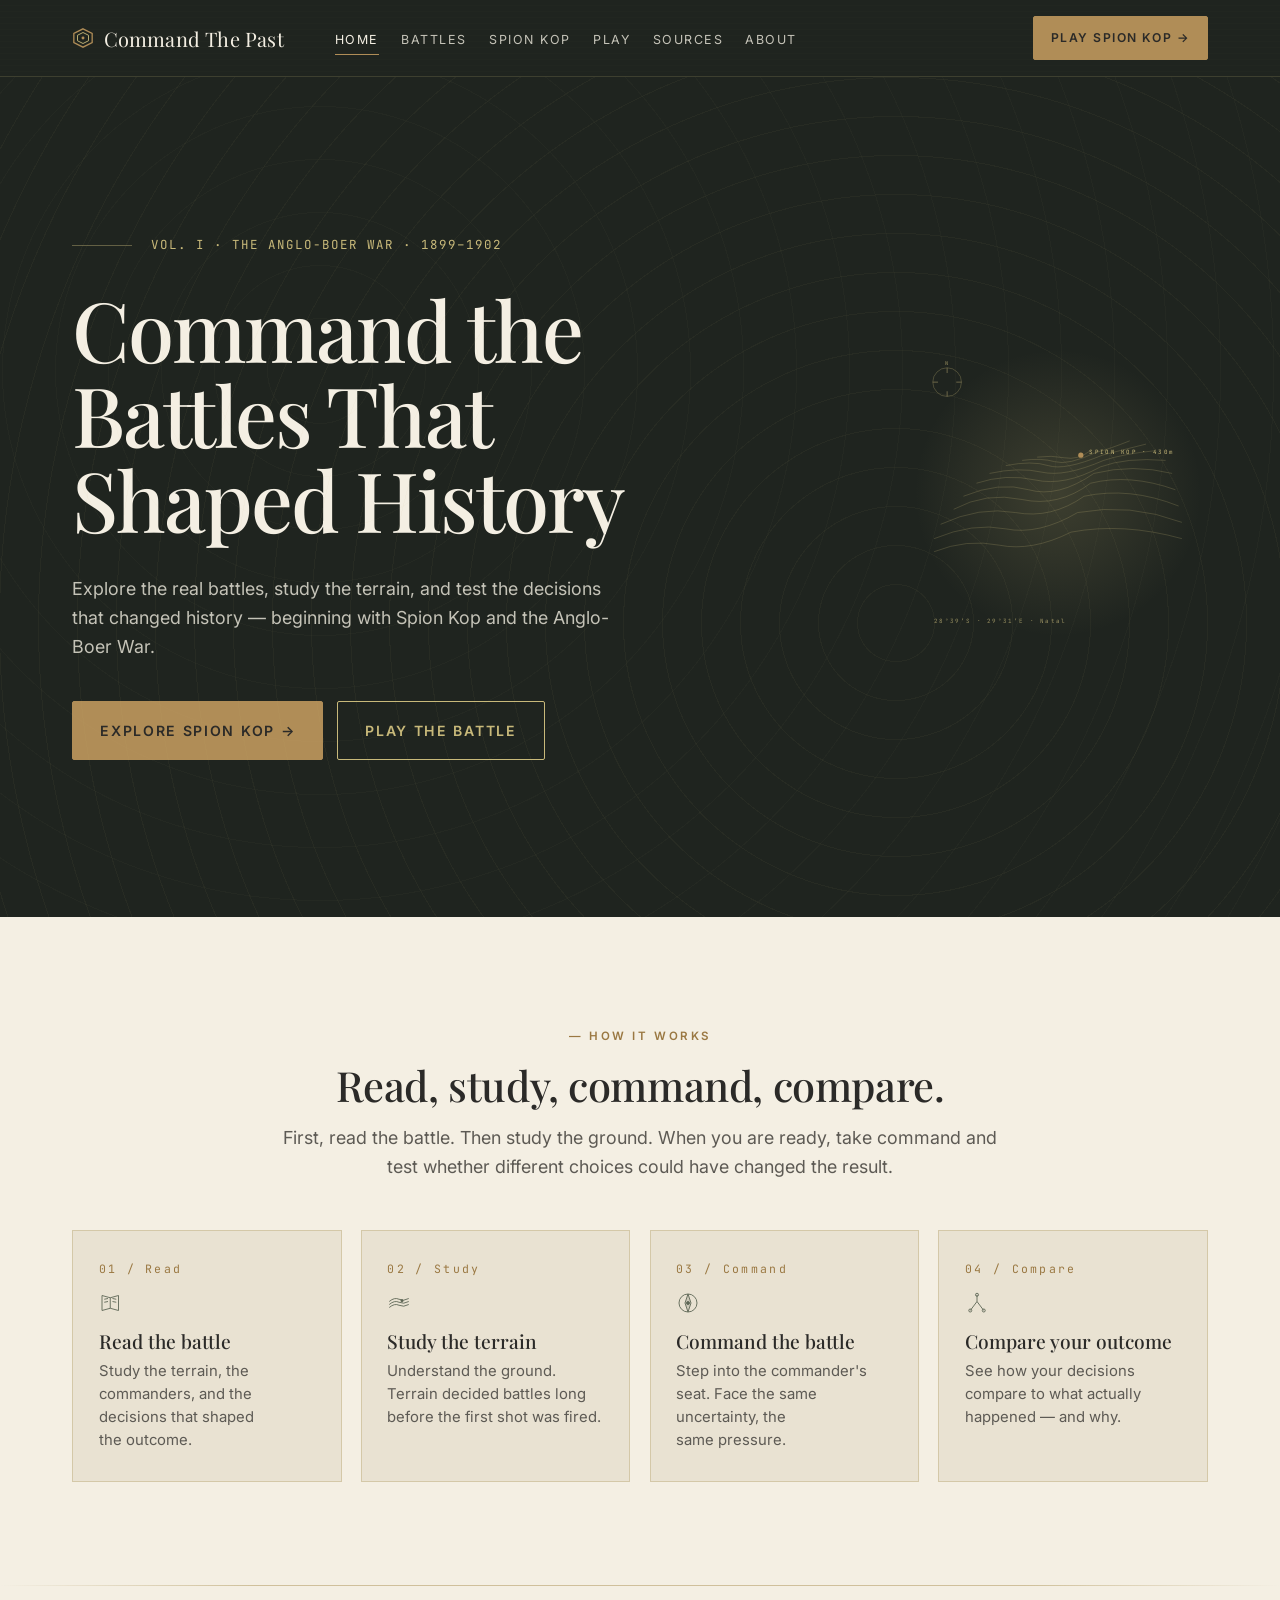
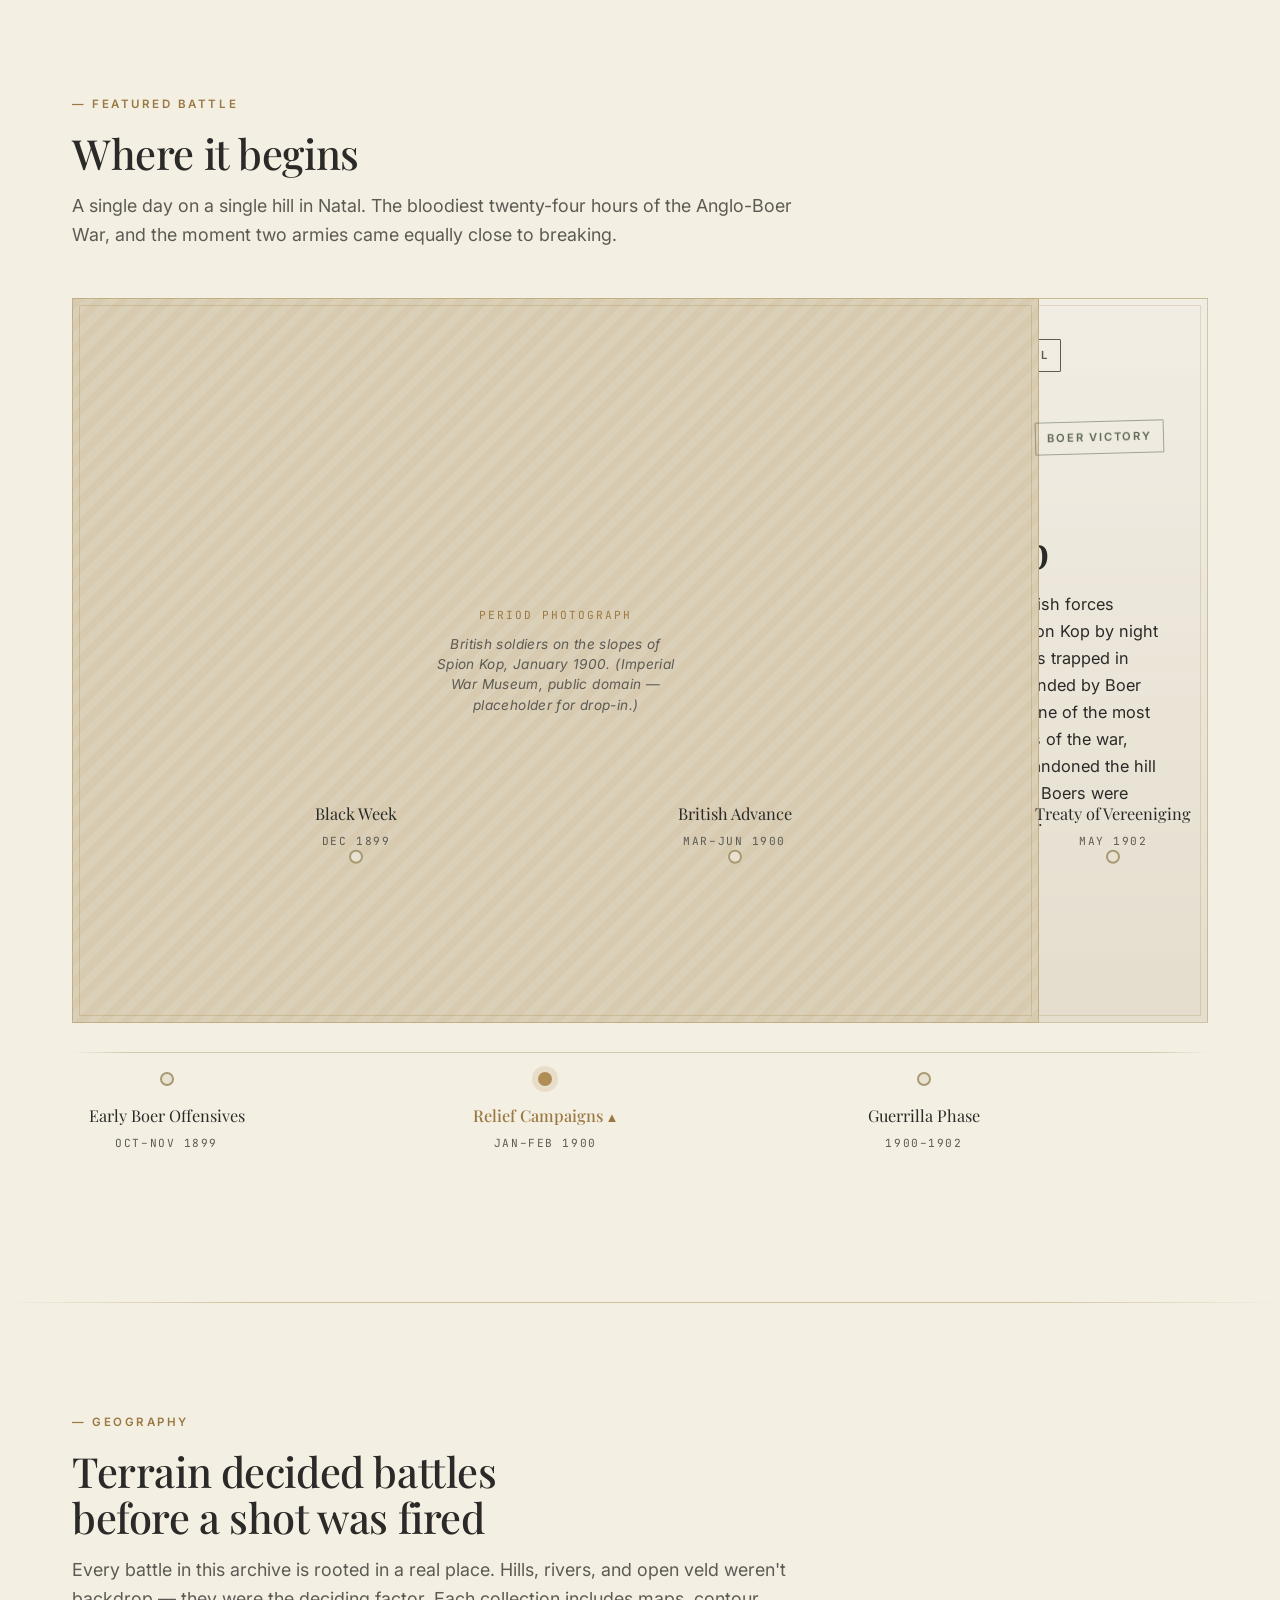
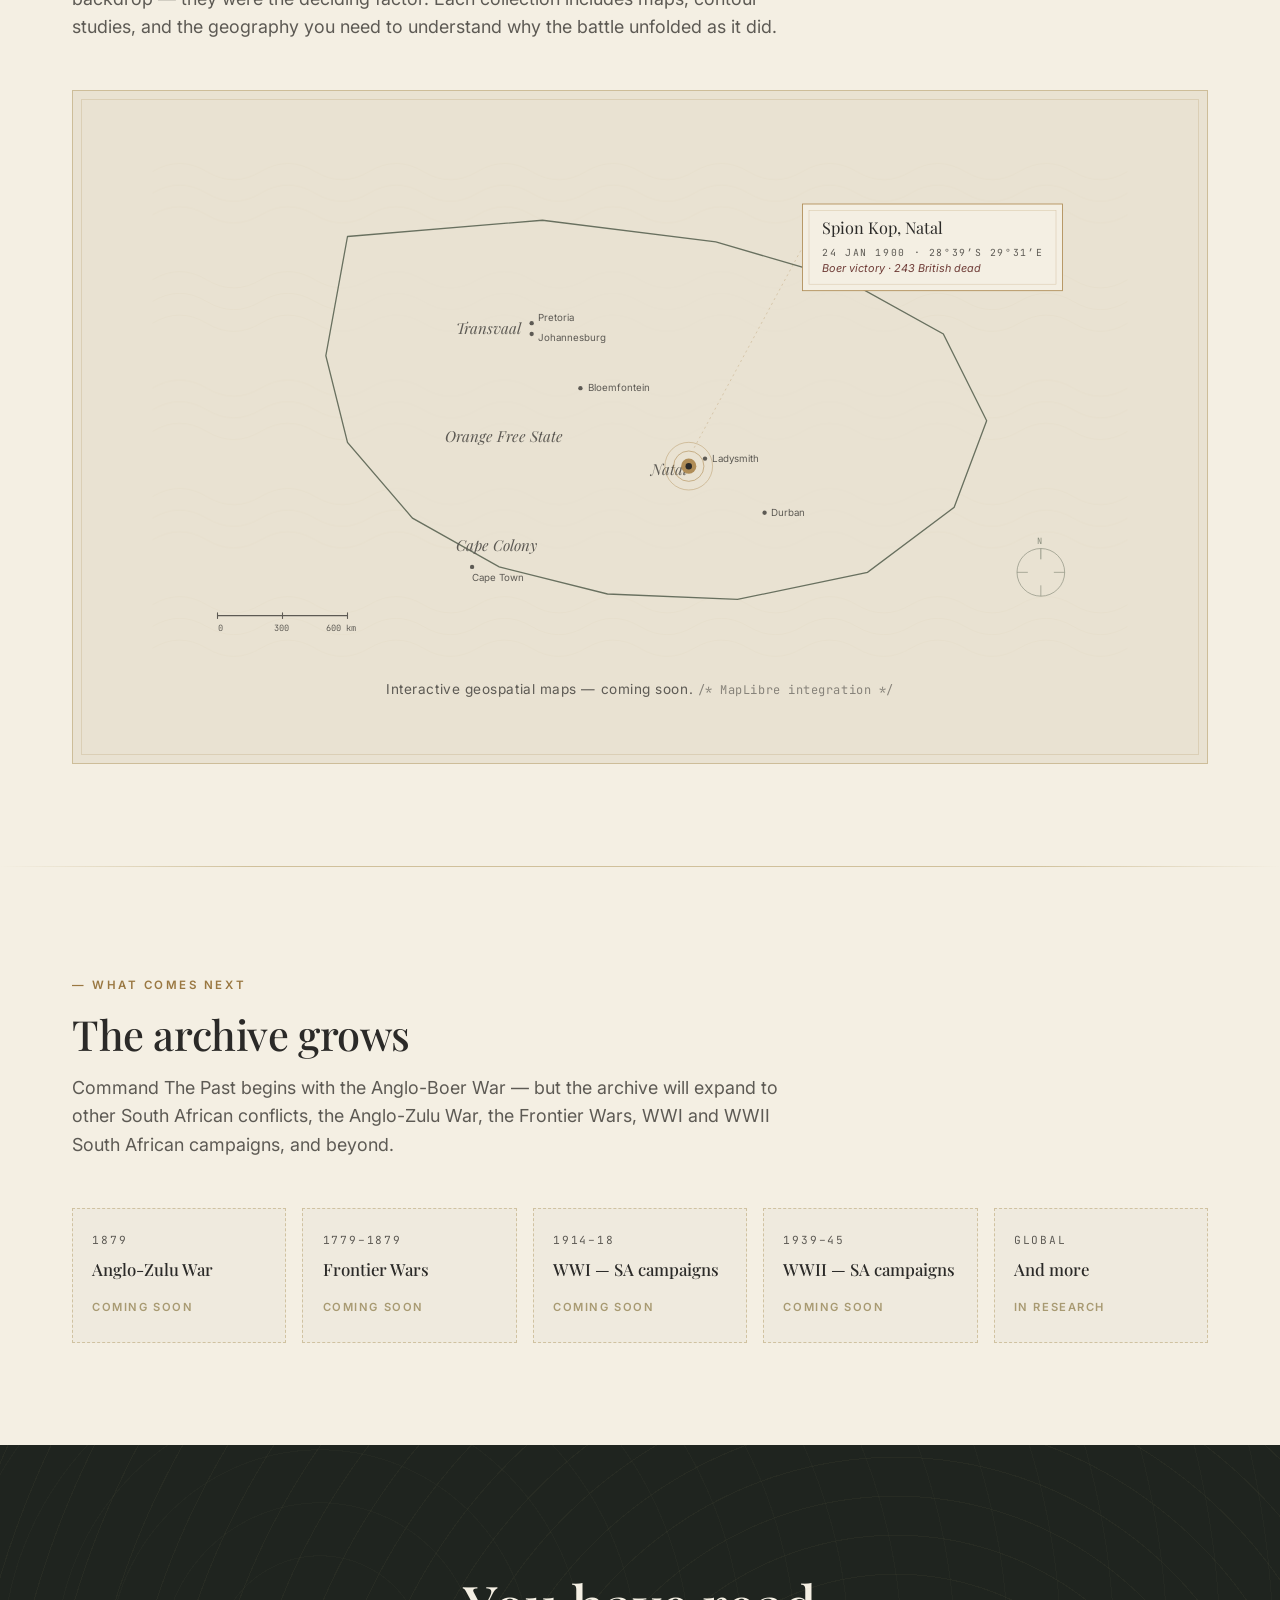
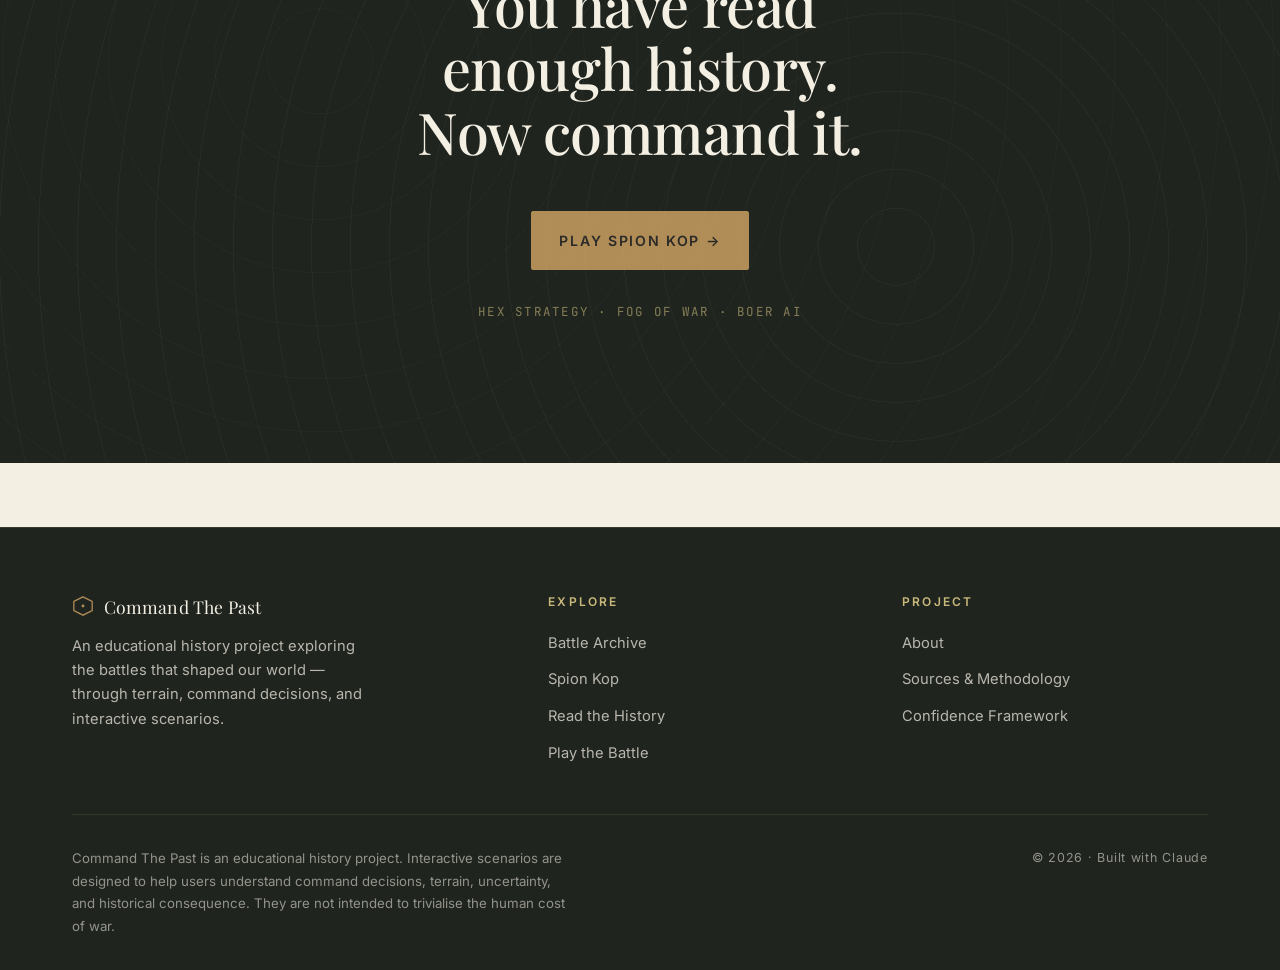
==== commit 6319ccc1: "Add files via upload" ====
--- a/index.html
+++ b/index.html
@@ -420,7 +420,6 @@
     border-radius: 1px;
   }
   #tweaks-panel-rich .tp-foot button:hover { background: rgba(200,185,122,0.1); }
-</style>
 
   /* Featured battle */
   .featured-grid {
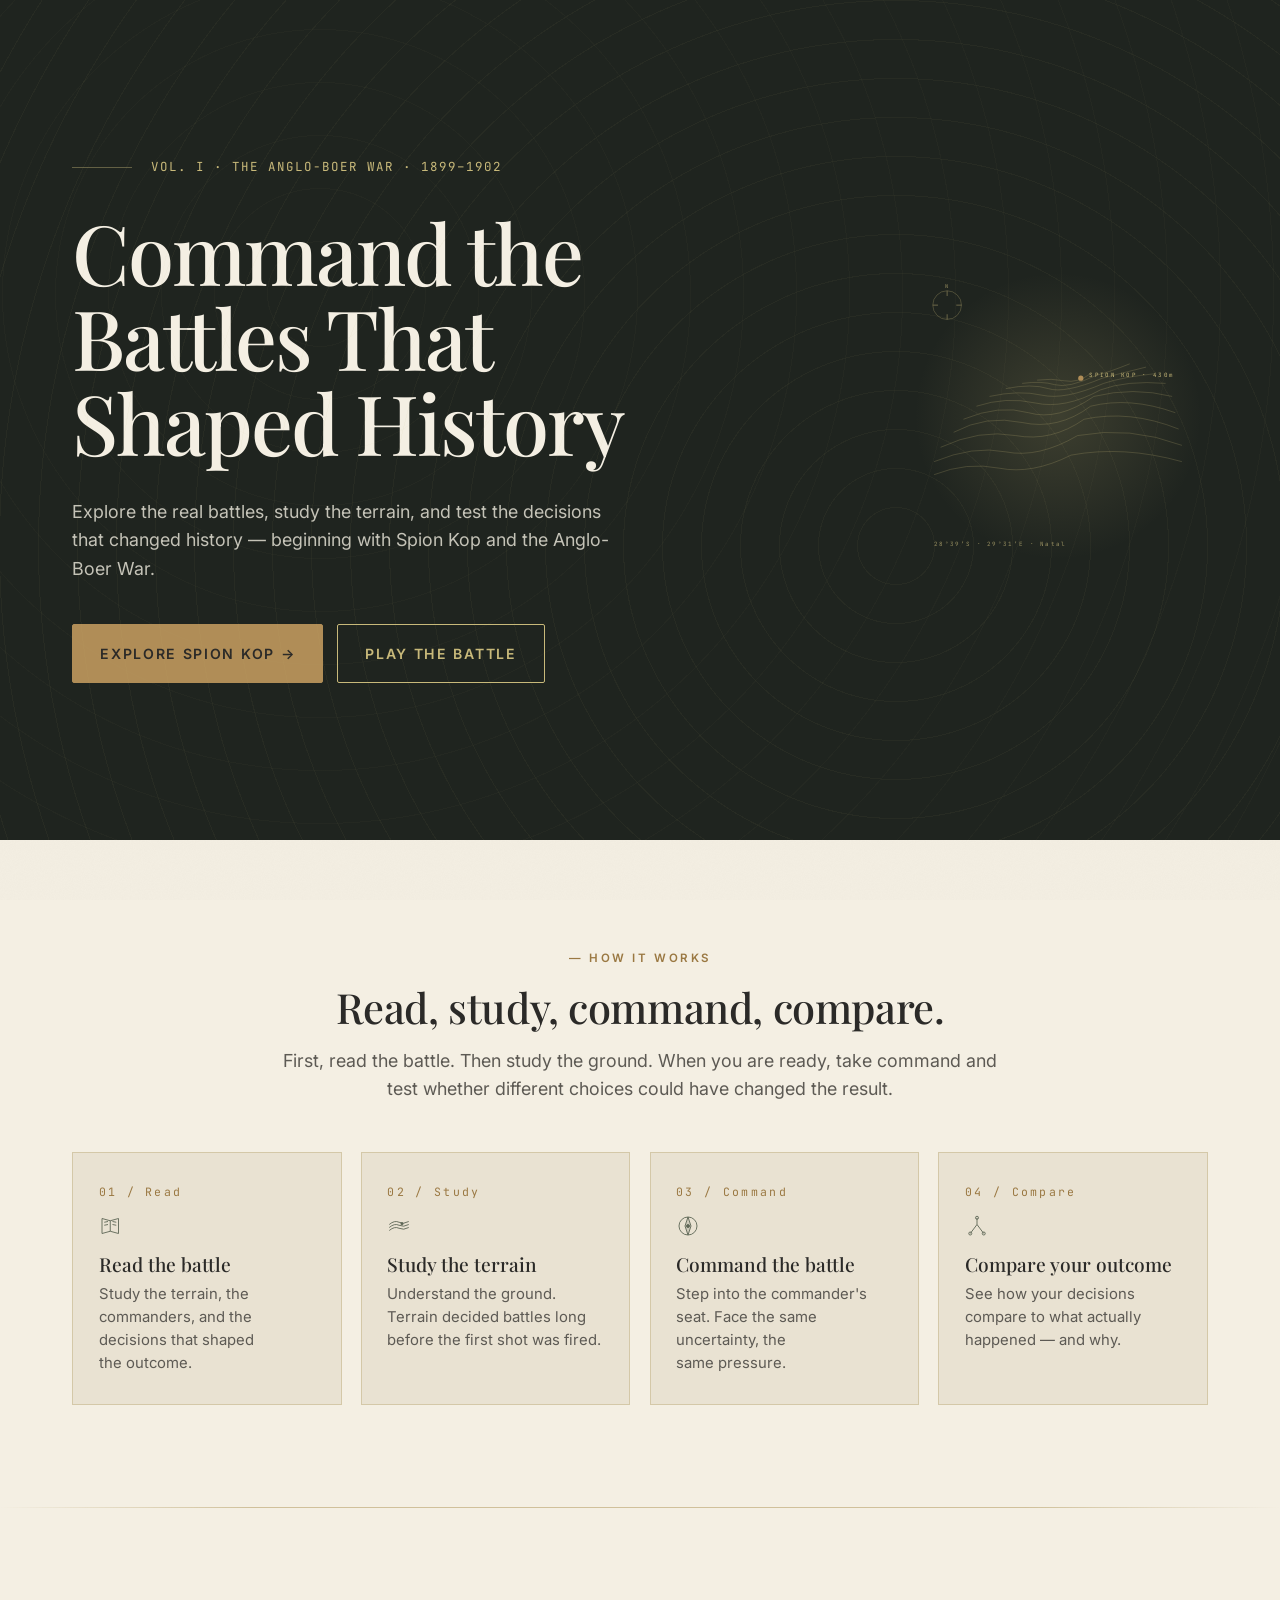
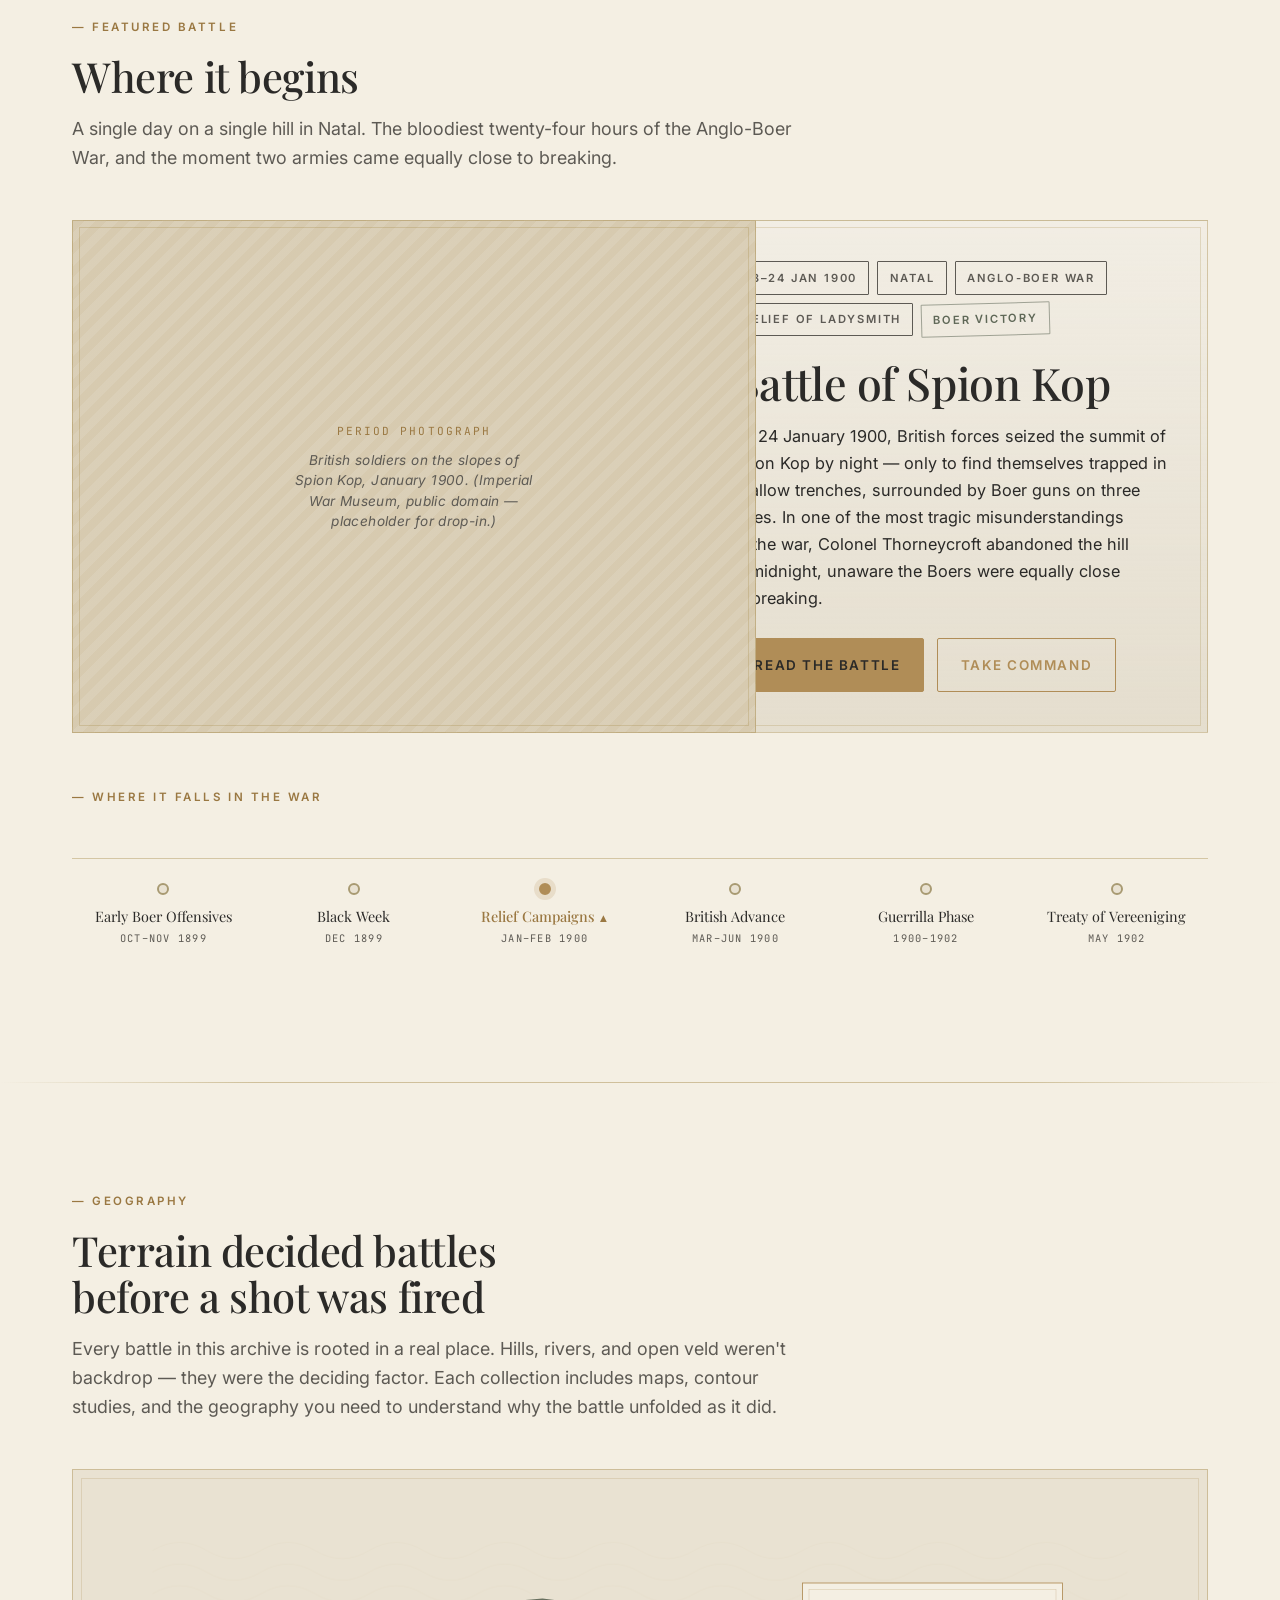
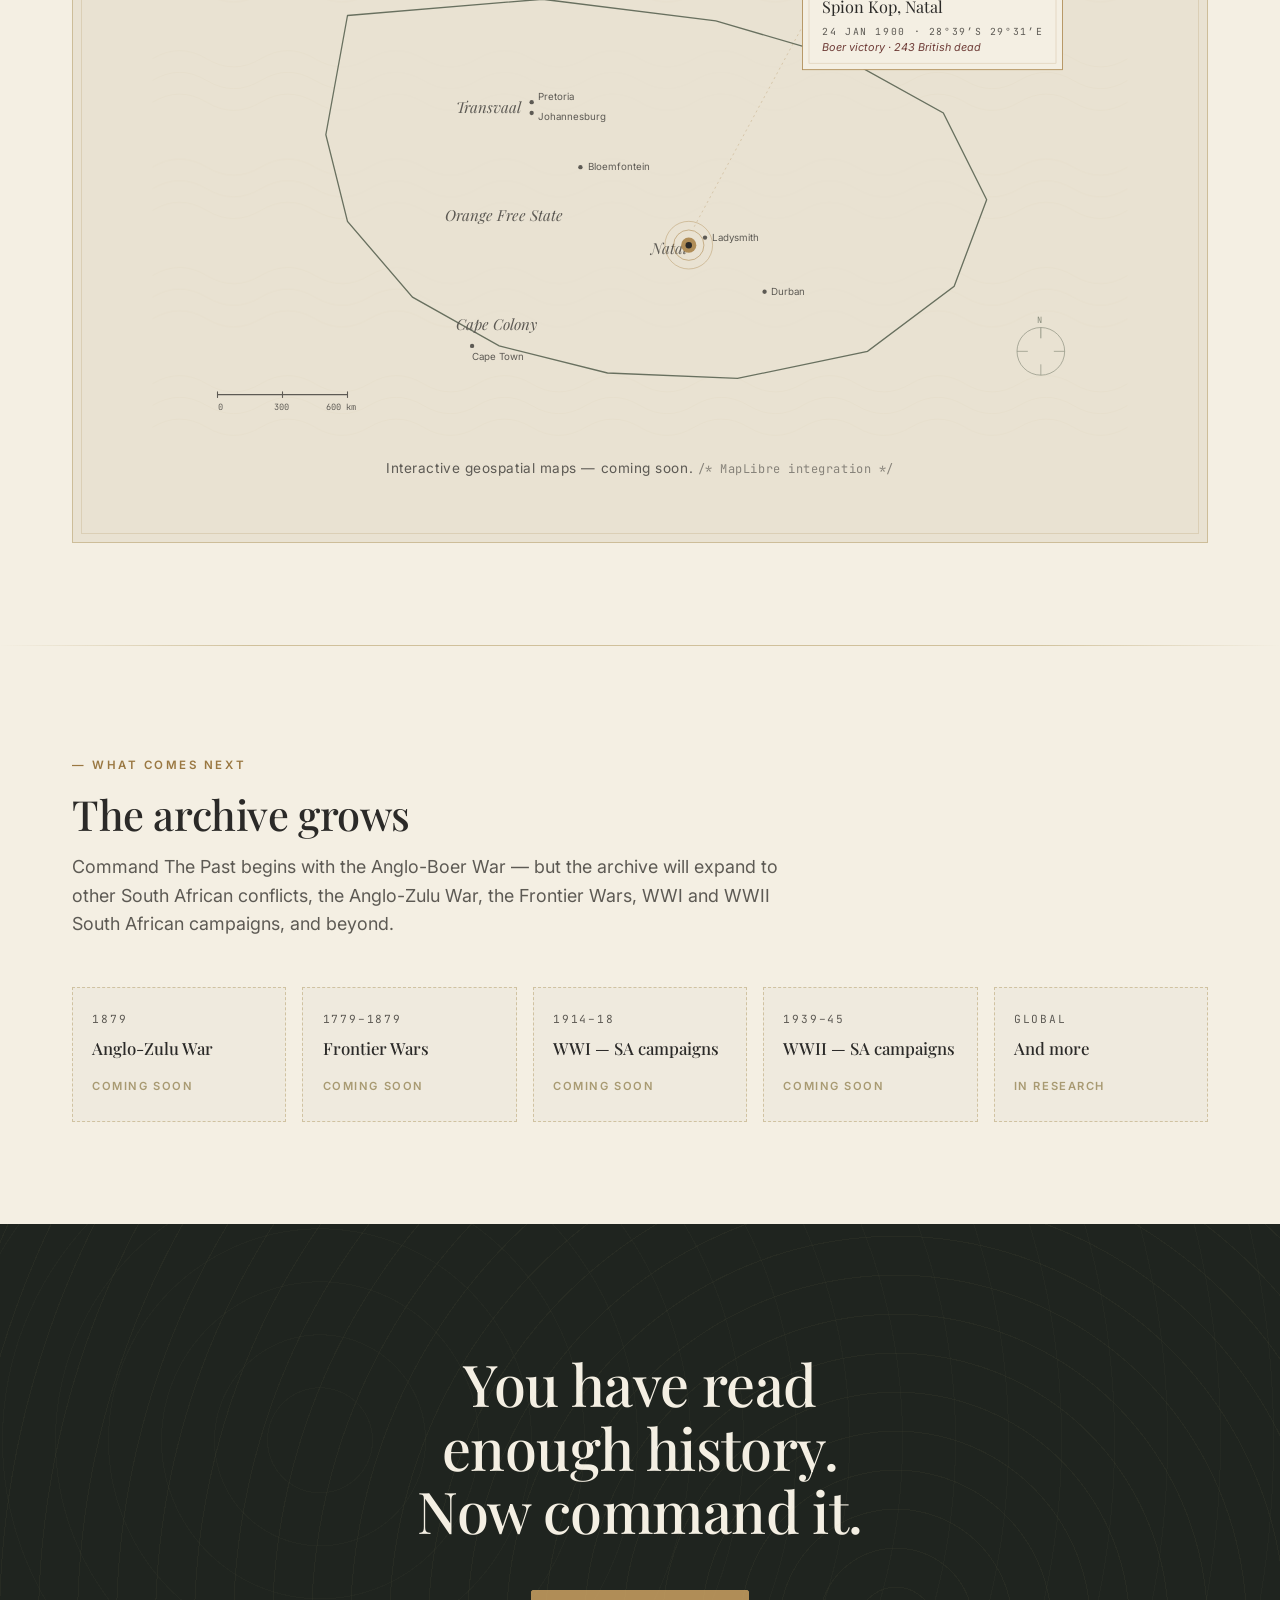
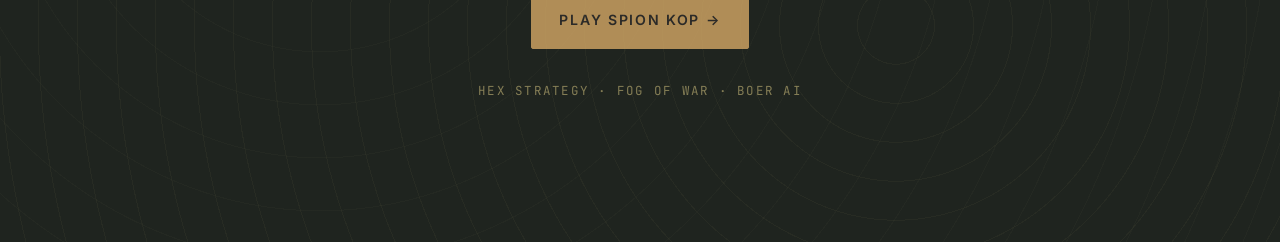
==== commit 0771bbd9: "Add files via upload" ====
--- a/index.html
+++ b/index.html
@@ -427,18 +427,26 @@
     grid-template-columns: 1.1fr 1fr;
     gap: 3rem;
     align-items: stretch;
+    overflow: hidden;
   }
   .featured-image {
     aspect-ratio: 4/3;
     min-height: 360px;
+    min-width: 0;
+    overflow: hidden;
   }
   .featured-card {
     padding: 2.5rem;
     display: flex;
     flex-direction: column;
     justify-content: center;
+    min-width: 0;
+    overflow: hidden;
   }
   .featured-card h2 { font-size: clamp(2rem, 3.5vw, 2.8rem); margin-bottom: 1rem; }
+  @media (max-width: 1100px) {
+    .featured-grid { grid-template-columns: 1fr; }
+  }
   @media (max-width: 880px) {
     .featured-grid { grid-template-columns: 1fr; }
   }
@@ -472,21 +480,17 @@
   /* Timeline */
   .war-timeline {
     position: relative;
-    padding: 4rem 0 3rem;
-  }
-  .war-timeline::before {
-    content: '';
-    position: absolute;
-    left: 0; right: 0;
-    top: 50%;
-    height: 1px;
-    background: linear-gradient(to right, transparent, var(--khaki) 5%, var(--khaki) 95%, transparent);
-    opacity: 0.45;
+    padding: 2rem 0;
+    overflow-x: auto;
   }
   .timeline-rail {
     display: grid;
     grid-template-columns: repeat(6, 1fr);
     position: relative;
+    min-width: 560px;
+    border-top: 1px solid rgba(139,105,20,0.3);
+    padding-top: 1.5rem;
+    gap: 0.5rem;
   }
   .timeline-node {
     text-align: center;
@@ -494,39 +498,33 @@
     padding: 0 0.5rem;
   }
   .timeline-node .dot {
-    width: 14px; height: 14px; border-radius: 50%;
+    width: 12px; height: 12px; border-radius: 50%;
     background: var(--paper);
     border: 2px solid var(--khaki);
-    margin: 6.5rem auto 0;
+    margin: 0 auto 0.75rem;
     position: relative;
     z-index: 2;
   }
   .timeline-node.active .dot {
     background: var(--brass);
     border-color: var(--brass);
-    box-shadow: 0 0 0 6px rgba(176,141,87,0.18);
+    box-shadow: 0 0 0 5px rgba(176,141,87,0.18);
   }
   .timeline-node .label {
-    margin-top: 1rem;
     font-family: var(--serif);
-    font-size: 1.02rem;
+    font-size: 0.9rem;
     color: var(--ink);
-  }
+    line-height: 1.3;
+  }
+  .timeline-node.active .label { color: var(--brass-deep); font-weight: 500; }
   .timeline-node .date {
     font-family: var(--mono);
-    font-size: 0.7rem;
-    letter-spacing: 0.14em;
+    font-size: 0.65rem;
+    letter-spacing: 0.12em;
     text-transform: uppercase;
     color: var(--muted);
-    margin-top: 0.3rem;
-  }
-  .timeline-node:nth-child(even) {
-    transform: translateY(-100%);
-  }
-  .timeline-node:nth-child(even) .dot { margin: 0 auto 6.5rem; order: 2; }
-  .timeline-node:nth-child(even) .label,
-  .timeline-node:nth-child(even) .date { order: 1; }
-  .timeline-node:nth-child(even) { display: flex; flex-direction: column; }
+    margin-top: 0.25rem;
+  }
   .timeline-node.active .label { color: var(--brass-deep); font-weight: 500; }
   @media (max-width: 880px) {
     .war-timeline { overflow-x: auto; padding-bottom: 1rem; }
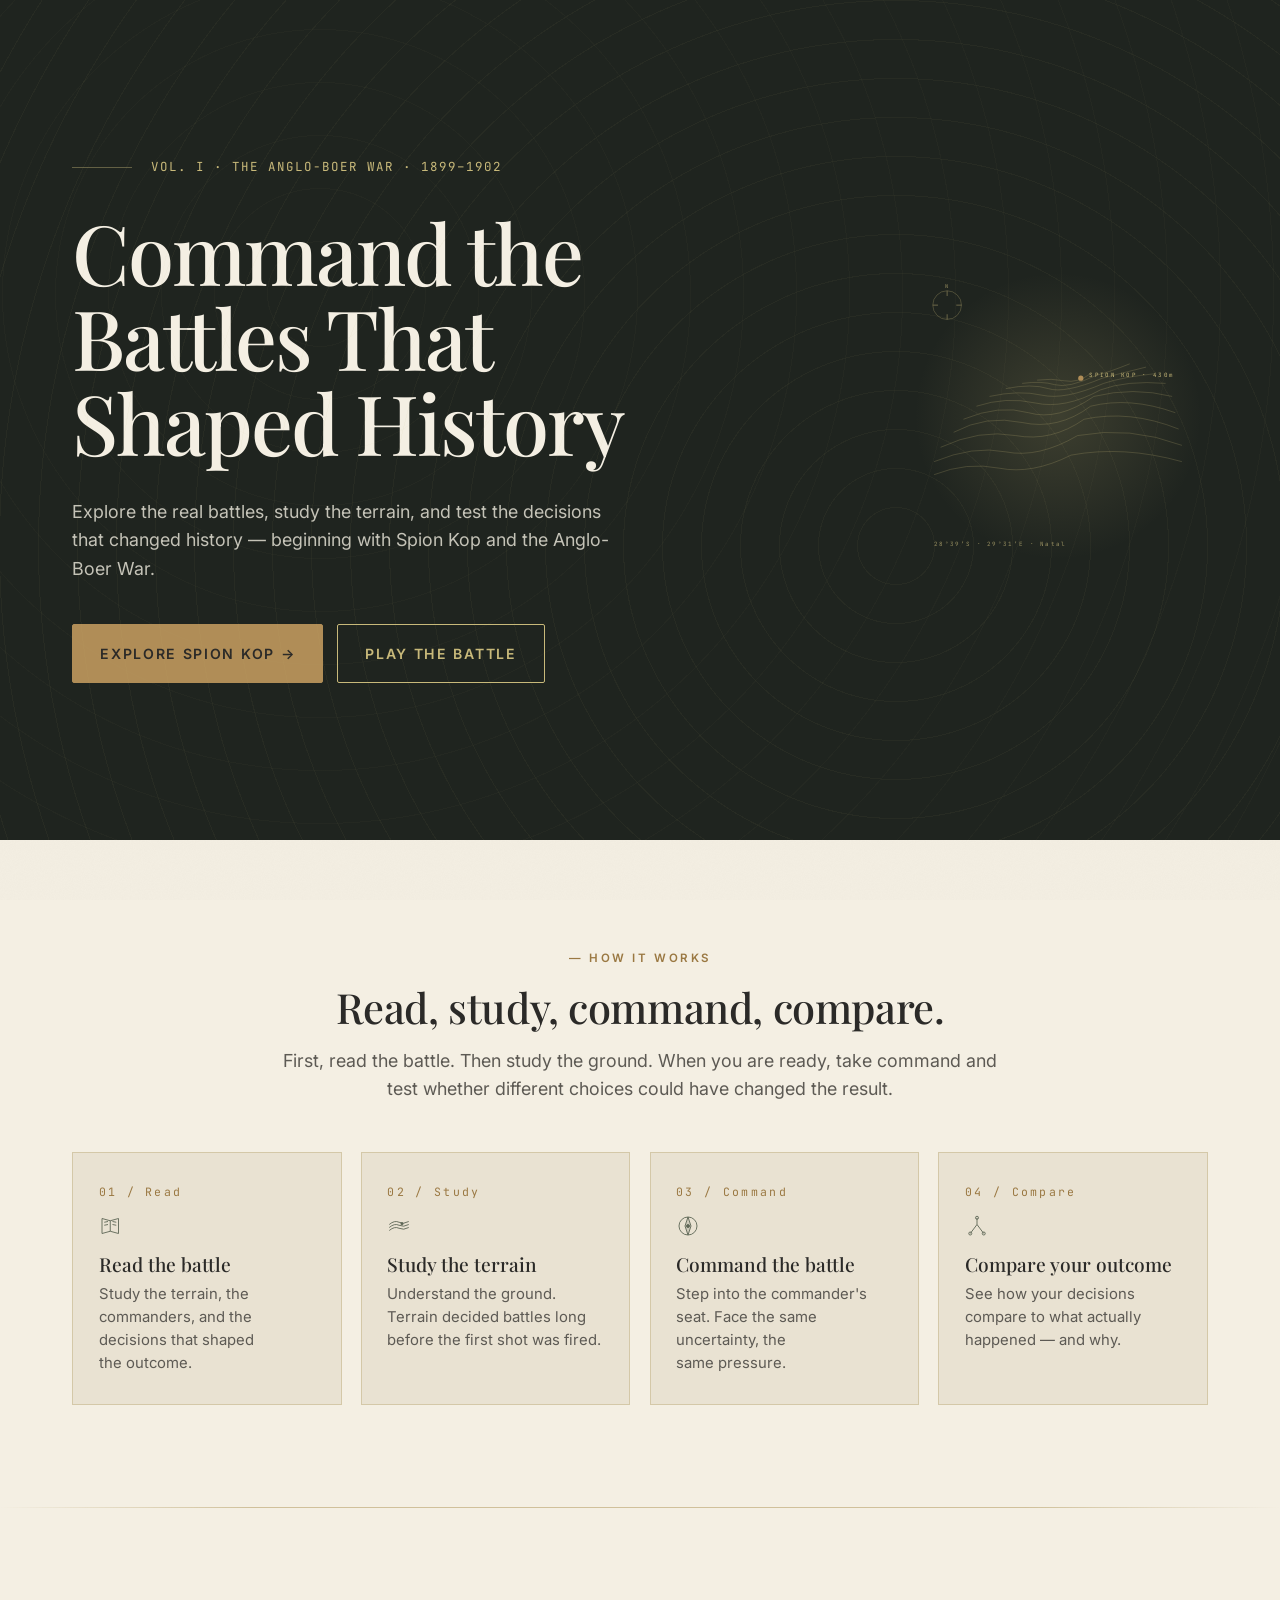
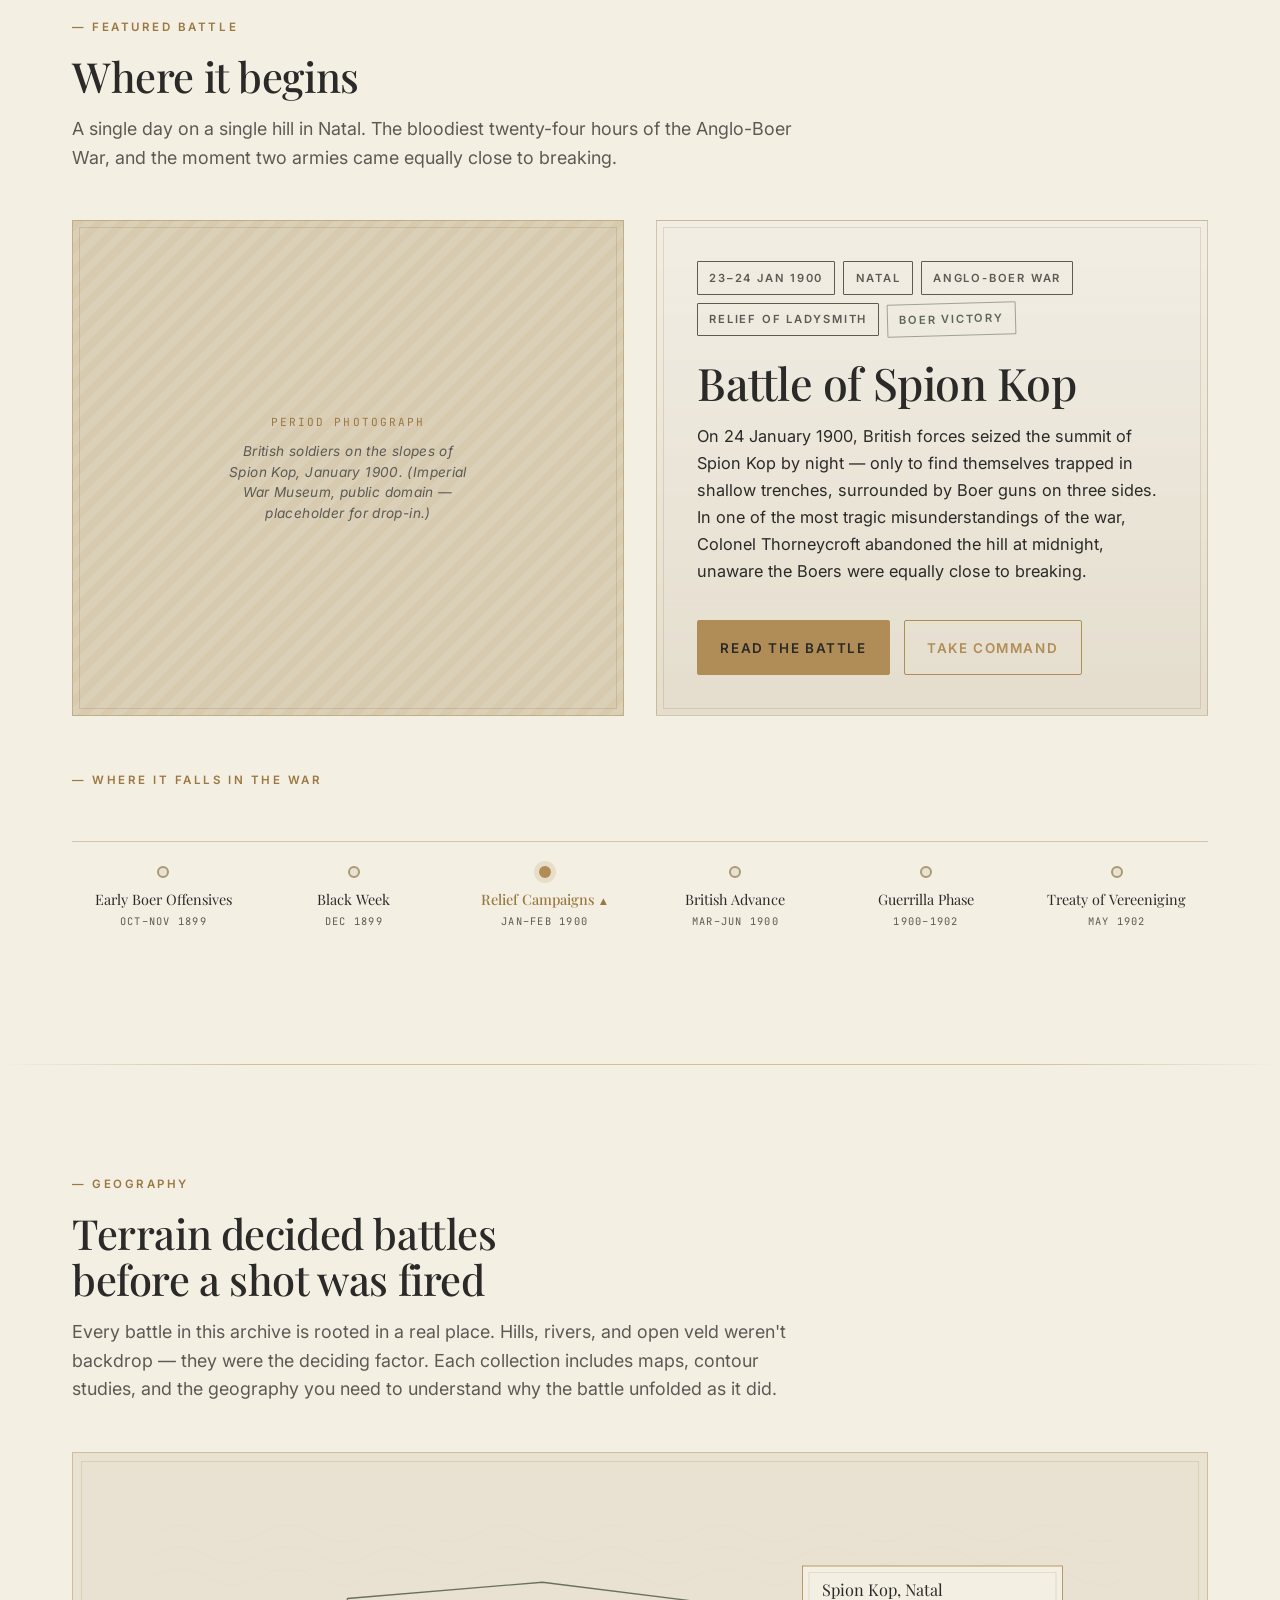
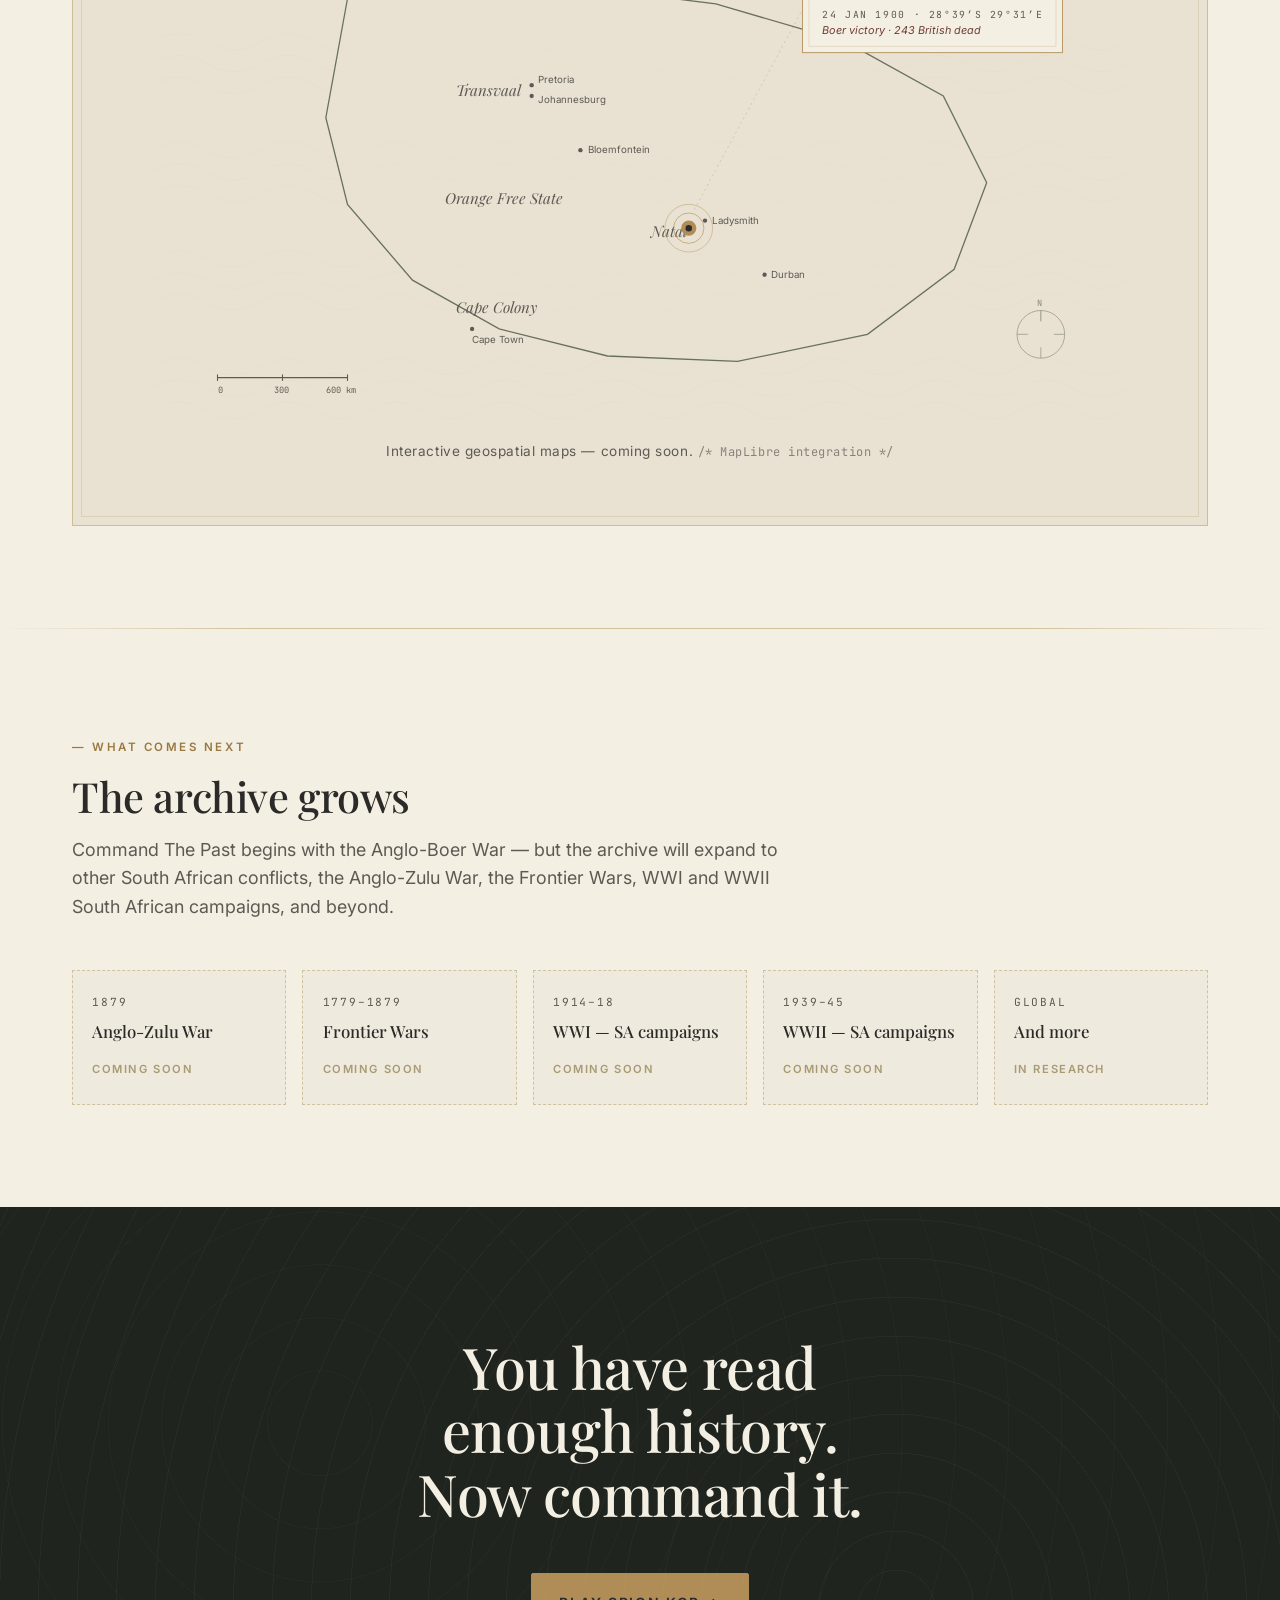
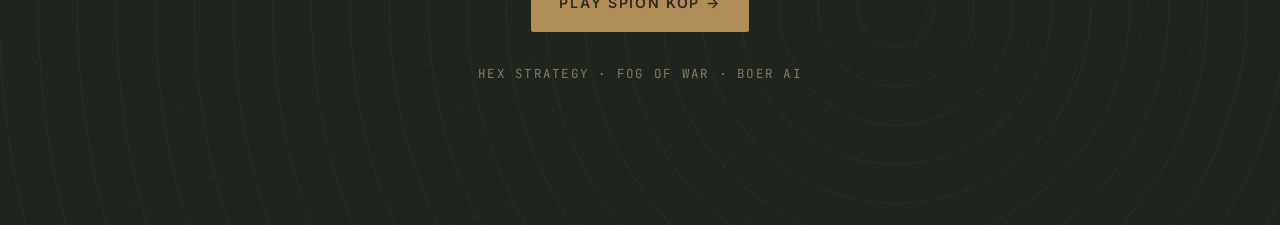
==== commit 9af3289c: "Add files via upload" ====
--- a/index.html
+++ b/index.html
@@ -423,33 +423,22 @@
 
   /* Featured battle */
   .featured-grid {
-    display: grid;
-    grid-template-columns: 1.1fr 1fr;
-    gap: 3rem;
-    align-items: stretch;
-    overflow: hidden;
+    display: flex;
+    flex-direction: column;
+    gap: 2rem;
   }
   .featured-image {
-    aspect-ratio: 4/3;
-    min-height: 360px;
-    min-width: 0;
-    overflow: hidden;
+    width: 100%;
+    min-height: 300px;
+    max-height: 420px;
   }
   .featured-card {
-    padding: 2.5rem;
+    padding: 2rem;
     display: flex;
     flex-direction: column;
     justify-content: center;
-    min-width: 0;
-    overflow: hidden;
   }
   .featured-card h2 { font-size: clamp(2rem, 3.5vw, 2.8rem); margin-bottom: 1rem; }
-  @media (max-width: 1100px) {
-    .featured-grid { grid-template-columns: 1fr; }
-  }
-  @media (max-width: 880px) {
-    .featured-grid { grid-template-columns: 1fr; }
-  }
 
   /* How it works */
   .how-grid {
@@ -736,12 +725,12 @@
       <p class="lede">A single day on a single hill in Natal. The bloodiest twenty-four hours of the Anglo-Boer War, and the moment two armies came equally close to breaking.</p>
     </div>
 
-    <div class="featured-grid">
-      <div class="image-slot featured-image" aria-label="Period photograph placeholder">
+    <div style="display:flex; flex-wrap:wrap; gap:2rem; align-items:stretch;">
+      <div class="image-slot" style="flex:1 1 340px; min-height:320px;">
         <span class="label">Period photograph</span>
         <span class="desc">British soldiers on the slopes of Spion Kop, January 1900. (Imperial War Museum, public domain — placeholder for drop-in.)</span>
       </div>
-      <div class="card-paper featured-card">
+      <div class="card-paper" style="flex:1 1 340px; padding:2.5rem; display:flex; flex-direction:column; justify-content:center;">
         <div class="chip-row" style="margin-bottom:1.4rem;">
           <span class="stamp">23–24 Jan 1900</span>
           <span class="stamp">Natal</span>
@@ -749,11 +738,11 @@
           <span class="stamp">Relief of Ladysmith</span>
           <span class="stamp boer tilt">Boer Victory</span>
         </div>
-        <h2>Battle of Spion Kop</h2>
+        <h2 style="font-size:clamp(2rem,3.5vw,2.8rem);margin-bottom:1rem;">Battle of Spion Kop</h2>
         <p style="font-size:1.02rem;">
           On 24 January 1900, British forces seized the summit of Spion Kop by night — only to find themselves trapped in shallow trenches, surrounded by Boer guns on three sides. In one of the most tragic misunderstandings of the war, Colonel Thorneycroft abandoned the hill at midnight, unaware the Boers were equally close to breaking.
         </p>
-        <div class="btn-row" style="margin-top:0.6rem;">
+        <div class="btn-row" style="margin-top:1.2rem;">
           <a href="spion-kop-learn.html" class="btn btn-primary">Read the Battle</a>
           <a href="spion-kop-play.html" class="btn btn-secondary">Take Command</a>
         </div>
